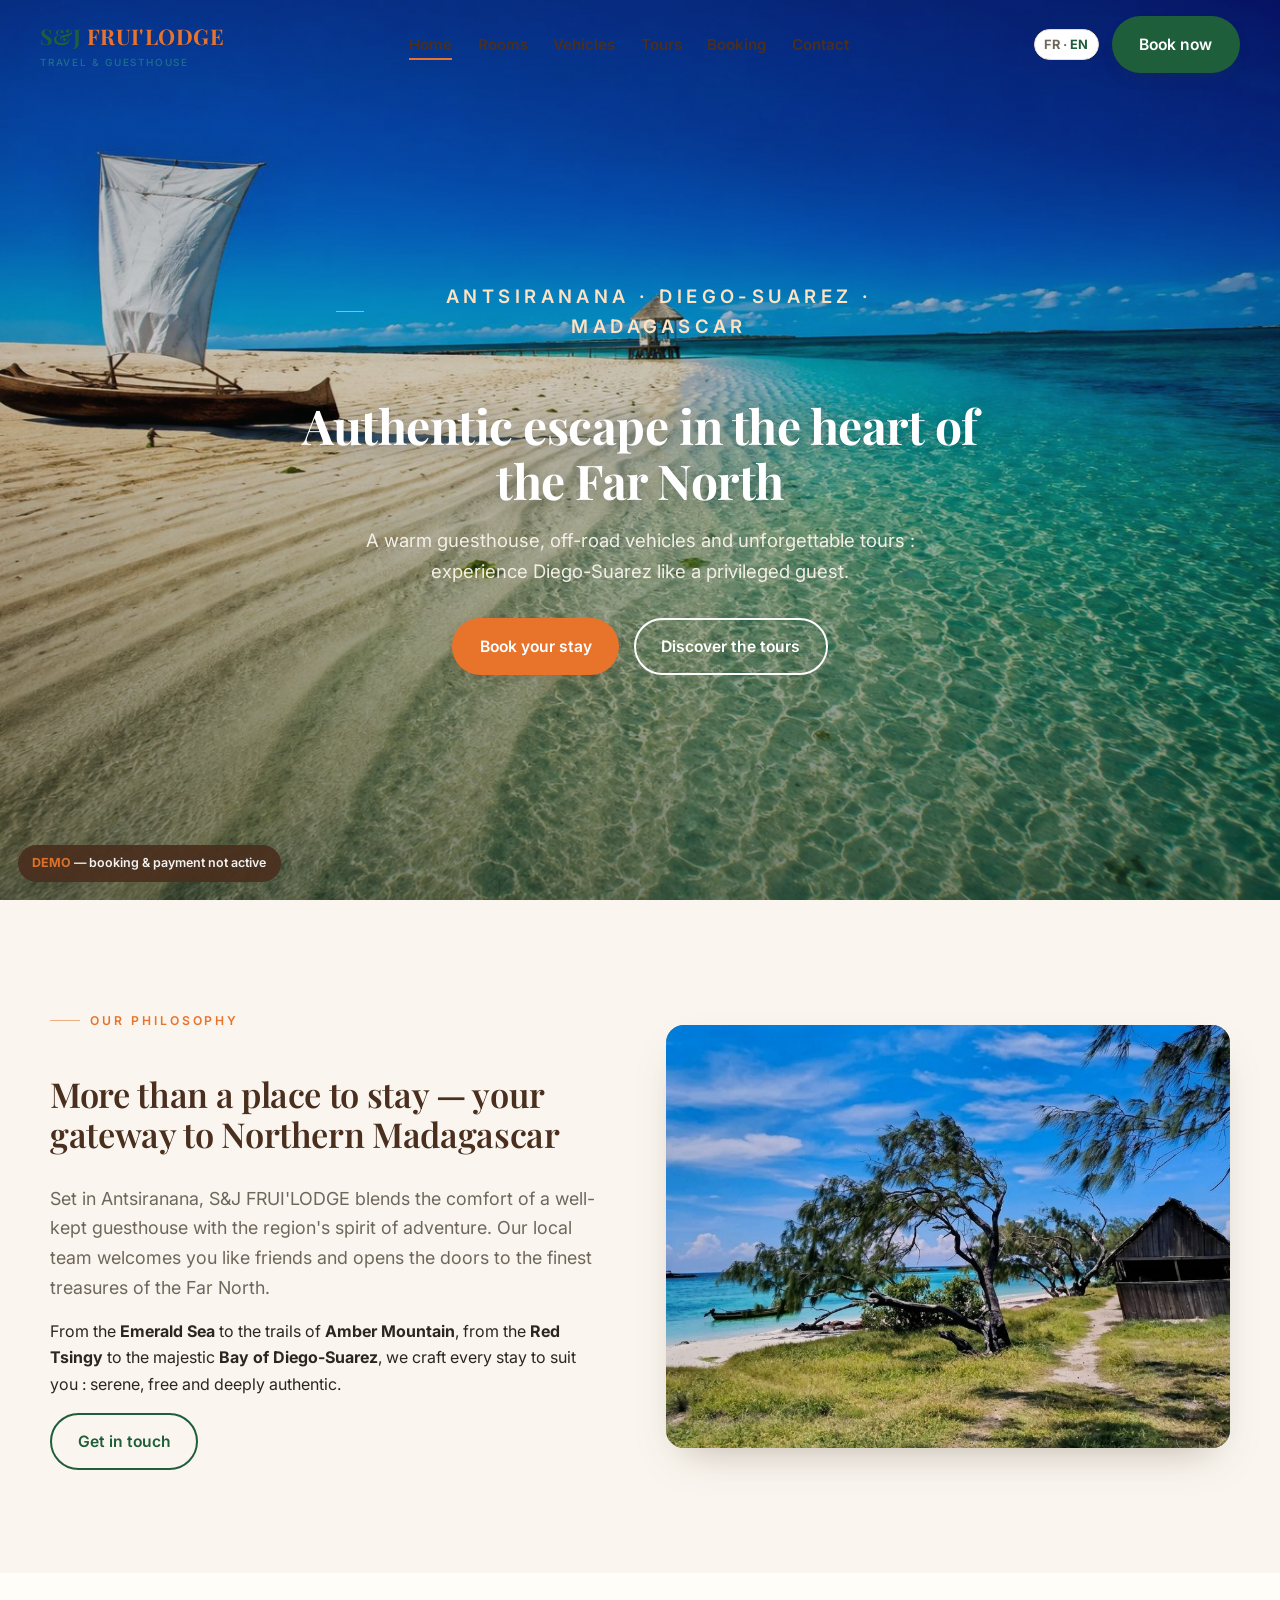
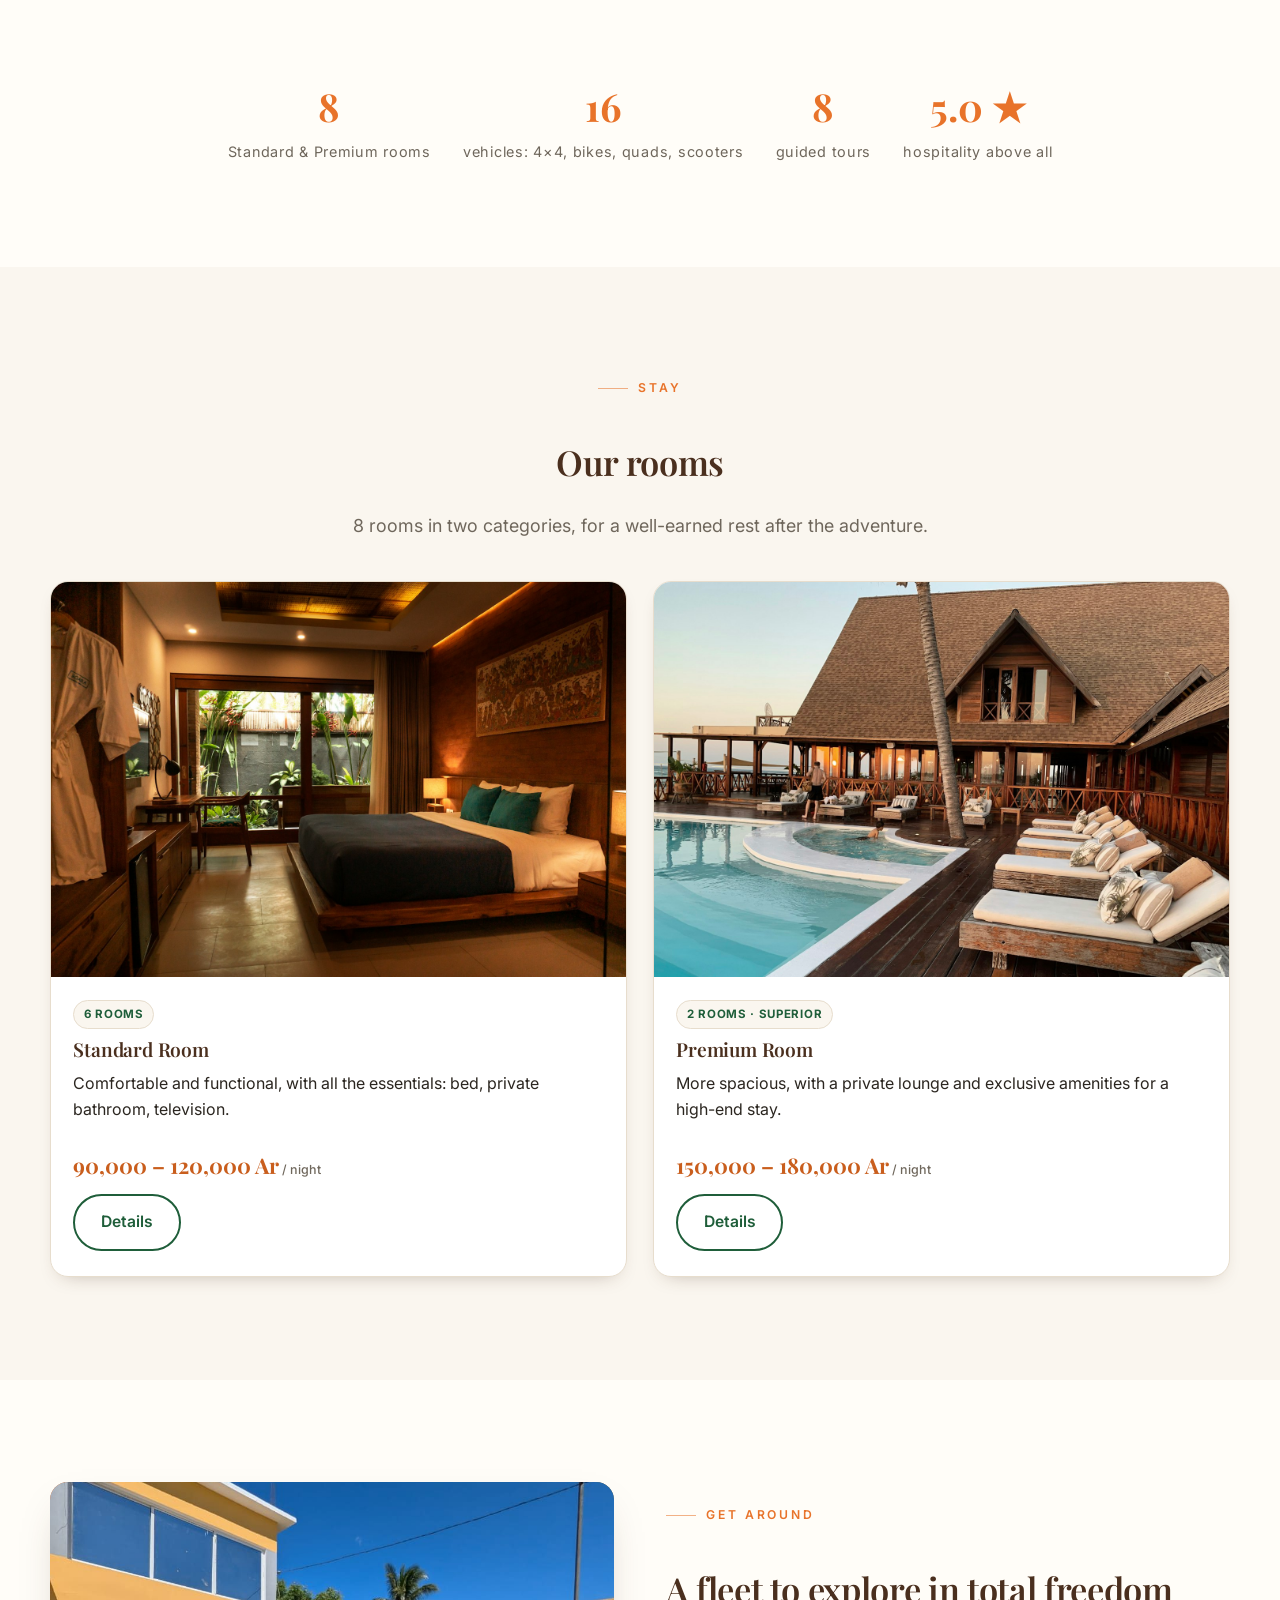
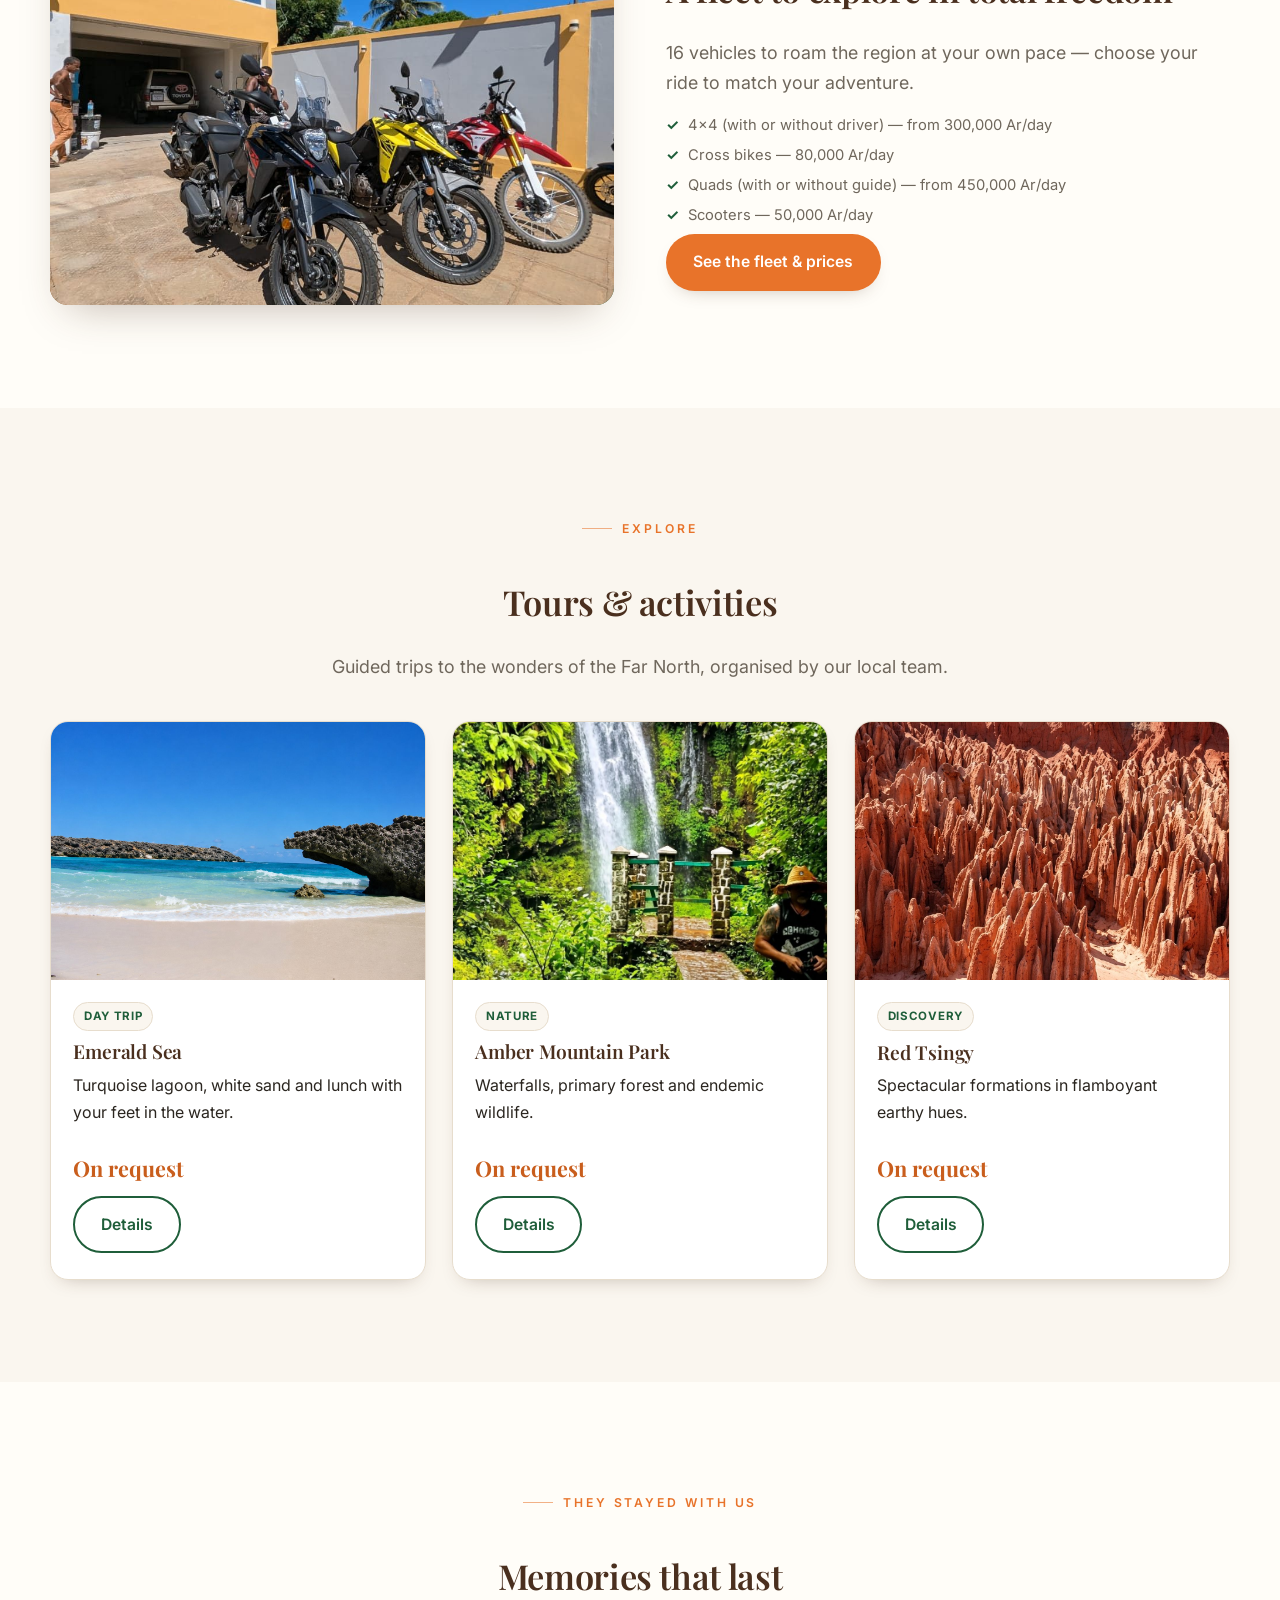
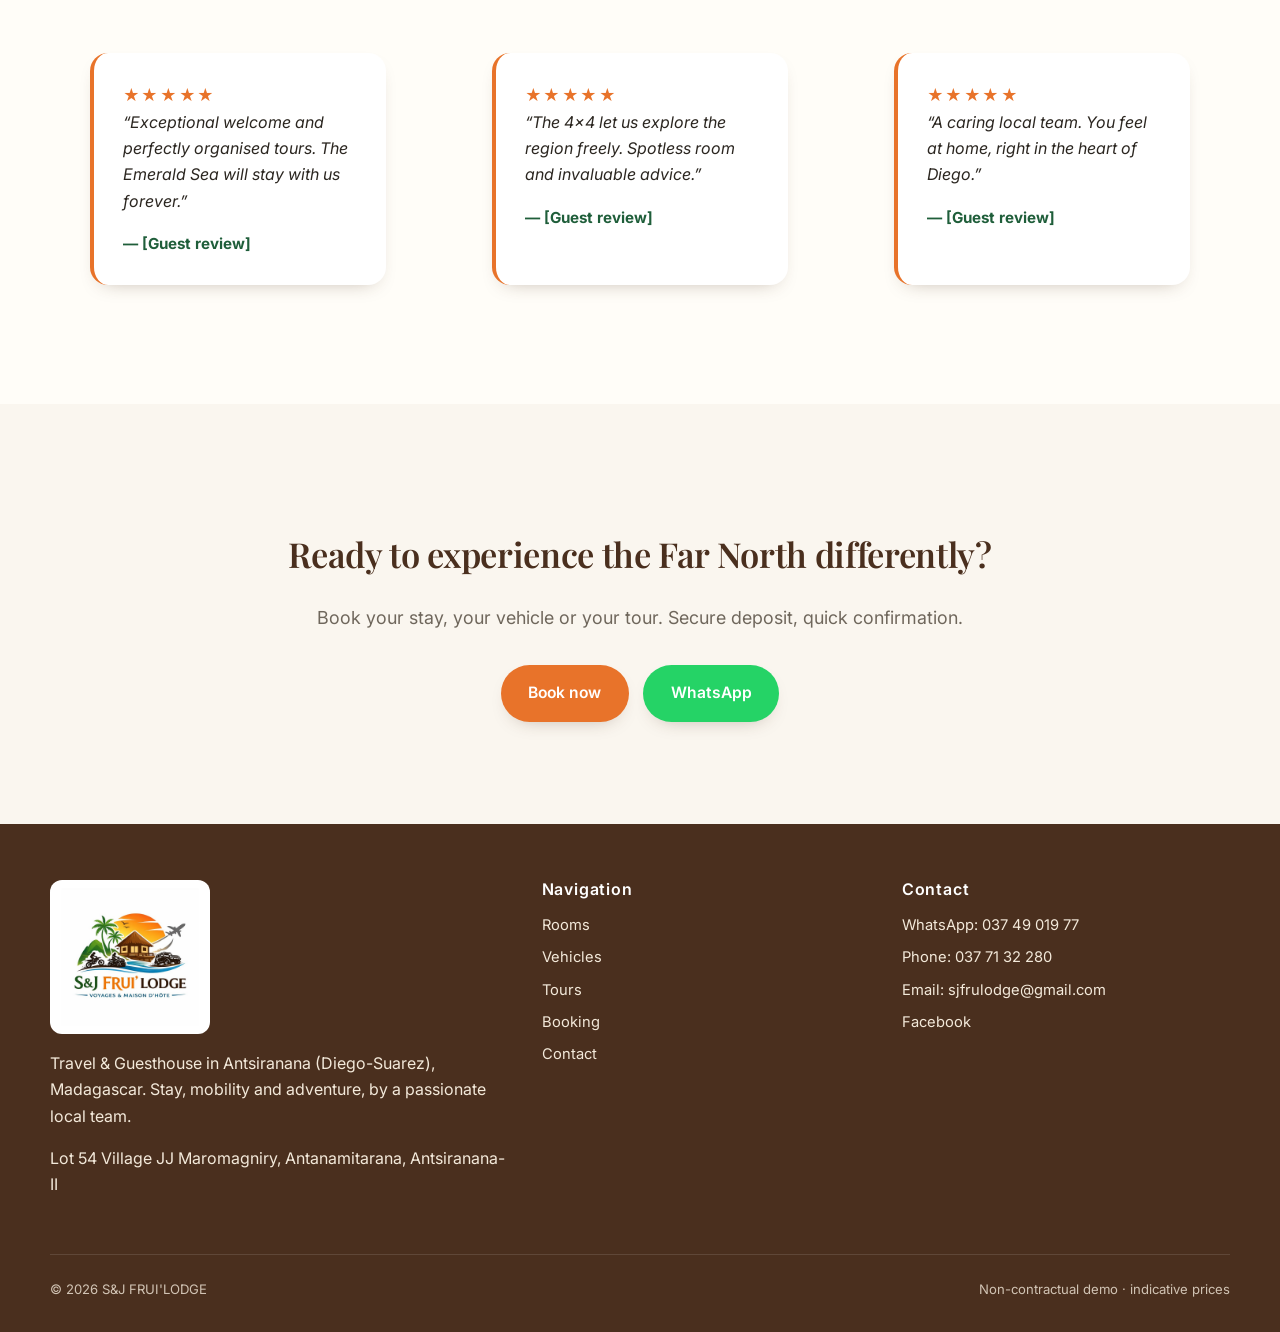
==== en/index.html @ c5c8be0a "feat: version anglaise (dossier en/), lien Facebook reel, selecteur FR/EN" ====
<!DOCTYPE html>
<html lang="en">
<head>
  <meta charset="UTF-8" />
  <meta name="viewport" content="width=device-width, initial-scale=1.0" />
  <title>S&J FRUI'LODGE — Lodge, rentals & tours in Antsiranana (Diego-Suarez)</title>
  <meta name="description" content="Charming guesthouse, vehicle rentals and guided tours in Antsiranana (Diego-Suarez), Madagascar. Emerald Sea, Amber Mountain, Red Tsingy." />
  <link rel="icon" href="../assets/img/logo.jpg" />
  <link rel="preconnect" href="https://fonts.googleapis.com"><link rel="preconnect" href="https://fonts.gstatic.com" crossorigin>
  <link href="https://fonts.googleapis.com/css2?family=Inter:wght@400;500;600;700&family=Playfair+Display:wght@600;700&display=swap" rel="stylesheet">
  <link rel="stylesheet" href="../assets/css/styles.css" />
</head>
<body>
  <header class="nav">
    <a class="nav__brand" href="index.html"><span><span class="mark"><span class="s">S&J</span> <span class="j">FRUI'LODGE</span></span><small>Travel & Guesthouse</small></span></a>
    <nav><ul class="nav__links">
      <li><a href="index.html" class="active">Home</a></li>
      <li><a href="rooms.html">Rooms</a></li>
      <li><a href="vehicles.html">Vehicles</a></li>
      <li><a href="tours.html">Tours</a></li>
      <li><a href="booking.html">Booking</a></li>
      <li><a href="contact.html">Contact</a></li>
    </ul></nav>
    <div class="nav__cta"><span class="lang"><a href="../index.html" style="color:inherit">FR</a> · <b>EN</b></span><a href="booking.html" class="btn btn--green">Book now</a><button class="nav__burger" aria-label="Menu"><span></span><span></span><span></span></button></div>
  </header>

  <section class="hero">
    <img class="hero__photo" src="../assets/img/hero.jpg" alt="Tropical beach at sunset" />
    <div class="hero__overlay"></div>
    <div class="hero__inner">
      <p class="eyebrow" style="color:#ffe2c2">Antsiranana · Diego-Suarez · Madagascar</p>
      <h1>Authentic escape in the heart of the Far North</h1>
      <p>A warm guesthouse, off-road vehicles and unforgettable tours&nbsp;: experience Diego-Suarez like a privileged guest.</p>
      <div class="hero__actions">
        <a href="booking.html" class="btn">Book your stay</a>
        <a href="tours.html" class="btn btn--ghost" style="--fg:#fff;border-color:#fff">Discover the tours</a>
      </div>
    </div>
  </section>

  <section class="section">
    <div class="container split">
      <div class="reveal">
        <p class="eyebrow">Our philosophy</p>
        <h2>More than a place to stay — your gateway to Northern Madagascar</h2>
        <p class="lead">Set in Antsiranana, S&J FRUI'LODGE blends the comfort of a well-kept guesthouse with the region's spirit of adventure. Our local team welcomes you like friends and opens the doors to the finest treasures of the Far North.</p>
        <p>From the <strong>Emerald Sea</strong> to the trails of <strong>Amber Mountain</strong>, from the <strong>Red Tsingy</strong> to the majestic <strong>Bay of Diego-Suarez</strong>, we craft every stay to suit you&nbsp;: serene, free and deeply authentic.</p>
        <a href="contact.html" class="btn btn--ghost">Get in touch</a>
      </div>
      <div class="reveal delay-1 media-box"><img src="../assets/img/lodge.jpg" alt="Lodge by the sea" /></div>
    </div>
  </section>

  <section class="section section--tint">
    <div class="container stats reveal">
      <div class="stat"><b>8</b><span>Standard & Premium rooms</span></div>
      <div class="stat"><b>16</b><span>vehicles: 4×4, bikes, quads, scooters</span></div>
      <div class="stat"><b>8</b><span>guided tours</span></div>
      <div class="stat"><b>5.0 ★</b><span>hospitality above all</span></div>
    </div>
  </section>

  <section class="section">
    <div class="container">
      <div class="center reveal">
        <p class="eyebrow">Stay</p>
        <h2>Our rooms</h2>
        <p class="lead">8 rooms in two categories, for a well-earned rest after the adventure.</p>
      </div>
      <div class="grid grid--2" style="margin-top:2.5rem">
        <article class="card reveal">
          <div class="card__media"><img src="../assets/img/room-1.jpg" alt="Standard Room" /></div>
          <div class="card__body">
            <span class="tag">6 rooms</span>
            <h3>Standard Room</h3>
            <p>Comfortable and functional, with all the essentials: bed, private bathroom, television.</p>
            <span class="price">90,000 – 120,000 Ar<small> / night</small></span>
            <div class="card__foot"><a href="rooms.html" class="btn btn--ghost">Details</a></div>
          </div>
        </article>
        <article class="card reveal delay-1">
          <div class="card__media"><img src="../assets/img/room-2.jpg" alt="Premium Room" /></div>
          <div class="card__body">
            <span class="tag">2 rooms · superior</span>
            <h3>Premium Room</h3>
            <p>More spacious, with a private lounge and exclusive amenities for a high-end stay.</p>
            <span class="price">150,000 – 180,000 Ar<small> / night</small></span>
            <div class="card__foot"><a href="rooms.html" class="btn btn--ghost">Details</a></div>
          </div>
        </article>
      </div>
    </div>
  </section>

  <section class="section section--tint">
    <div class="container split">
      <div class="reveal media-box"><img src="../assets/img/fleet.jpg" alt="Off-road vehicle fleet" /></div>
      <div class="reveal delay-1">
        <p class="eyebrow">Get around</p>
        <h2>A fleet to explore in total freedom</h2>
        <p class="lead">16 vehicles to roam the region at your own pace — choose your ride to match your adventure.</p>
        <ul class="feature-list">
          <li>4×4 (with or without driver) — from 300,000 Ar/day</li>
          <li>Cross bikes — 80,000 Ar/day</li>
          <li>Quads (with or without guide) — from 450,000 Ar/day</li>
          <li>Scooters — 50,000 Ar/day</li>
        </ul>
        <a href="vehicles.html" class="btn">See the fleet & prices</a>
      </div>
    </div>
  </section>

  <section class="section">
    <div class="container">
      <div class="center reveal">
        <p class="eyebrow">Explore</p>
        <h2>Tours & activities</h2>
        <p class="lead">Guided trips to the wonders of the Far North, organised by our local team.</p>
      </div>
      <div class="grid grid--3" style="margin-top:2.5rem">
        <article class="card reveal">
          <div class="card__media"><img src="../assets/img/emeraude.jpg" alt="Emerald Sea" /></div>
          <div class="card__body"><span class="tag">Day trip</span><h3>Emerald Sea</h3><p>Turquoise lagoon, white sand and lunch with your feet in the water.</p><span class="price">On request</span><div class="card__foot"><a href="tours.html" class="btn btn--ghost">Details</a></div></div>
        </article>
        <article class="card reveal delay-1">
          <div class="card__media"><img src="../assets/img/ambre.jpg" alt="Amber Mountain" /></div>
          <div class="card__body"><span class="tag">Nature</span><h3>Amber Mountain Park</h3><p>Waterfalls, primary forest and endemic wildlife.</p><span class="price">On request</span><div class="card__foot"><a href="tours.html" class="btn btn--ghost">Details</a></div></div>
        </article>
        <article class="card reveal delay-2">
          <div class="card__media"><img src="../assets/img/tsingy.jpg" alt="Red Tsingy" /></div>
          <div class="card__body"><span class="tag">Discovery</span><h3>Red Tsingy</h3><p>Spectacular formations in flamboyant earthy hues.</p><span class="price">On request</span><div class="card__foot"><a href="tours.html" class="btn btn--ghost">Details</a></div></div>
        </article>
      </div>
    </div>
  </section>

  <section class="section section--tint">
    <div class="container">
      <div class="center reveal"><p class="eyebrow">They stayed with us</p><h2>Memories that last</h2></div>
      <div class="grid grid--3" style="margin-top:2.5rem">
        <blockquote class="quote reveal"><div class="stars">★★★★★</div><p>“Exceptional welcome and perfectly organised tours. The Emerald Sea will stay with us forever.”</p><span class="who">— [Guest review]</span></blockquote>
        <blockquote class="quote reveal delay-1"><div class="stars">★★★★★</div><p>“The 4×4 let us explore the region freely. Spotless room and invaluable advice.”</p><span class="who">— [Guest review]</span></blockquote>
        <blockquote class="quote reveal delay-2"><div class="stars">★★★★★</div><p>“A caring local team. You feel at home, right in the heart of Diego.”</p><span class="who">— [Guest review]</span></blockquote>
      </div>
    </div>
  </section>

  <section class="section center">
    <div class="container reveal">
      <h2>Ready to experience the Far North differently?</h2>
      <p class="lead">Book your stay, your vehicle or your tour. Secure deposit, quick confirmation.</p>
      <div class="hero__actions"><a href="booking.html" class="btn">Book now</a><a href="https://wa.me/261374901977" class="btn btn--wa">WhatsApp</a></div>
    </div>
  </section>

  <footer class="footer">
    <div class="container footer__grid">
      <div>
        <img class="footer__logo" src="../assets/img/logo.jpg" alt="S&J FRUI'LODGE logo" />
        <p>Travel & Guesthouse in Antsiranana (Diego-Suarez), Madagascar. Stay, mobility and adventure, by a passionate local team.</p>
        <p>Lot 54 Village JJ Maromagniry, Antanamitarana, Antsiranana-II</p>
      </div>
      <div><h4>Navigation</h4><ul><li><a href="rooms.html">Rooms</a></li><li><a href="vehicles.html">Vehicles</a></li><li><a href="tours.html">Tours</a></li><li><a href="booking.html">Booking</a></li><li><a href="contact.html">Contact</a></li></ul></div>
      <div><h4>Contact</h4><ul>
        <li>WhatsApp: 037 49 019 77</li>
        <li>Phone: 037 71 32 280</li>
        <li>Email: <a href="mailto:sjfrulodge@gmail.com">sjfrulodge@gmail.com</a></li>
        <li><a href="https://www.facebook.com/profile.php?id=61589486435098" target="_blank" rel="noopener">Facebook</a></li>
      </ul></div>
    </div>
    <div class="container footer__bottom"><span>© <span data-year>2026</span> S&J FRUI'LODGE</span><span>Non-contractual demo · indicative prices</span></div>
  </footer>
  <div class="demo-ribbon"><b>DEMO</b> — booking & payment not active</div>
  <script src="../assets/js/main.js"></script>
</body>
</html>
---- assets/css/styles.css ----
/* =========================================================
   S&J FRUI'LODGE — Feuille de style de la démo
   Palette tirée du logo : vert sapin, orange/terracotta,
   marron, crème, accent bleu lagon.
   ========================================================= */

:root {
  --green: #1f5e3a;
  --green-dark: #163f28;
  --orange: #e8732a;
  --orange-dark: #c95e1d;
  --brown: #4a2f1e;
  --blue: #1f6f8b;
  --cream: #faf6ef;
  --cream-2: #fffdf8;
  --ink: #2b2620;
  --muted: #6f675c;
  --line: #e7ddcd;
  --shadow: 0 18px 40px -18px rgba(74, 47, 30, 0.35);
  --shadow-sm: 0 8px 20px -12px rgba(74, 47, 30, 0.4);
  --radius: 18px;
  --serif: "Playfair Display", Georgia, serif;
  --sans: "Inter", "Segoe UI", system-ui, sans-serif;
  --maxw: 1180px;
}

* { box-sizing: border-box; }

html { scroll-behavior: smooth; }

body {
  margin: 0;
  font-family: var(--sans);
  color: var(--ink);
  background: var(--cream);
  line-height: 1.65;
  -webkit-font-smoothing: antialiased;
}

h1, h2, h3, h4 { font-family: var(--serif); line-height: 1.16; color: var(--brown); font-weight: 600; letter-spacing: -0.01em; }
h1 { font-size: clamp(1.9rem, 3.8vw, 3rem); font-weight: 700; }
h2 { font-size: clamp(1.5rem, 3vw, 2.15rem); }
h3 { font-size: 1.2rem; }
p { margin: 0 0 1rem; }
a { color: var(--green); text-decoration: none; transition: color .25s ease; }
a:hover { color: var(--orange); }
img { max-width: 100%; display: block; }

.container { width: min(100% - 2.5rem, var(--maxw)); margin-inline: auto; }
.section { padding: clamp(3.5rem, 8vw, 6.5rem) 0; }
.section--tint { background: var(--cream-2); }
.center { text-align: center; }

.eyebrow {
  display: inline-flex; align-items: center; gap: .65rem;
  font-size: .76rem; letter-spacing: .24em; text-transform: uppercase;
  color: var(--orange); font-weight: 600; margin-bottom: 1rem;
}
.eyebrow::before { content:""; width: 30px; height: 1px; background: currentColor; opacity:.55; }
.lead { font-size: 1.12rem; color: var(--muted); max-width: 60ch; }
.center .lead { margin-inline: auto; }

/* ---------- Boutons ---------- */
.btn {
  --bg: var(--orange); --fg: #fff;
  display: inline-flex; align-items: center; gap: .5rem;
  background: var(--bg); color: var(--fg);
  padding: .85rem 1.6rem; border-radius: 999px;
  font-weight: 600; font-size: .98rem; border: 2px solid transparent;
  cursor: pointer; transition: transform .25s ease, box-shadow .25s ease, background .25s ease;
  box-shadow: var(--shadow-sm); position: relative; overflow: hidden;
}
.btn:hover { transform: translateY(-2px); color: #fff; box-shadow: var(--shadow); background: var(--orange-dark); }
.btn--ghost { --bg: transparent; --fg: var(--green); border-color: var(--green); box-shadow: none; }
.btn--ghost:hover { background: var(--green); --fg:#fff; color:#fff; }
.btn--green { --bg: var(--green); }
.btn--green:hover { background: var(--green-dark); }
.btn--wa { --bg:#25D366; }
.btn--wa:hover { background:#1da851; }

/* ---------- En-tête / Navigation ---------- */
.nav {
  position: fixed; inset: 0 0 auto 0; z-index: 50;
  display: flex; align-items: center; justify-content: space-between;
  padding: 1rem clamp(1rem, 4vw, 2.5rem);
  transition: background .3s ease, box-shadow .3s ease, padding .3s ease;
}
.nav.scrolled { background: rgba(255,253,248,.92); backdrop-filter: blur(10px); box-shadow: var(--shadow-sm); padding-block: .6rem; }
.nav__brand { display:flex; align-items:center; gap:.6rem; font-family: var(--serif); font-weight: 700; color: var(--brown); }
.nav__brand .s { color: var(--green); } .nav__brand .j { color: var(--orange); }
.nav__brand span.mark { font-size: 1.35rem; letter-spacing: .02em; }
.nav__brand small { display:block; font-family: var(--sans); font-weight:500; font-size:.62rem; letter-spacing:.18em; text-transform:uppercase; color: var(--blue); }
.nav__links { display: flex; align-items: center; gap: 1.6rem; list-style: none; margin:0; padding:0; }
.nav__links a { color: var(--brown); font-weight: 600; font-size: .95rem; position: relative; }
.nav__links a::after { content:""; position:absolute; left:0; bottom:-6px; height:2px; width:0; background: var(--orange); transition: width .3s ease; }
.nav__links a:hover::after, .nav__links a.active::after { width:100%; }
.nav__cta { display:flex; align-items:center; gap:.8rem; }
.lang { font-size:.8rem; font-weight:700; color:var(--muted); border:1px solid var(--line); border-radius:999px; padding:.25rem .6rem; background:#fff; }
.lang b { color: var(--green); }
.nav__burger { display:none; background:none; border:0; cursor:pointer; flex-direction:column; gap:5px; padding:.4rem; }
.nav__burger span { width:26px; height:2px; background: var(--brown); transition:.3s; }

/* ---------- Bandeau démo ---------- */
.demo-ribbon {
  position: fixed; bottom: 18px; left: 18px; z-index: 60;
  background: var(--brown); color:#fff; font-size:.78rem; font-weight:600;
  padding:.5rem .9rem; border-radius:999px; box-shadow: var(--shadow);
  opacity:.92;
}
.demo-ribbon b { color: var(--orange); }

/* ---------- Héro ---------- */
.hero {
  position: relative; min-height: 100vh; min-height: 100svh;
  display: flex; flex-direction: column; align-items: center; justify-content: center;
  text-align: center; color:#fff; overflow: hidden; padding: 8rem 1.25rem 4.5rem;
}
.hero__photo { position:absolute; inset:0; width:100%; height:100%; object-fit:cover; object-position:center; z-index:-2;
  animation: kenburns 34s ease-out forwards; }
@keyframes kenburns { from { transform: scale(1); } to { transform: scale(1.07); } }
.hero__overlay { position:absolute; inset:0; z-index:-1;
  background: linear-gradient(180deg, rgba(18,26,24,.34) 0%, rgba(18,26,24,.20) 42%, rgba(20,38,30,.58) 100%); }
.hero__inner { max-width: 46rem; }
.hero .eyebrow { color:#ffe6cb; }
.hero h1 { color:#fff; text-shadow: 0 2px 22px rgba(0,0,0,.30); margin-bottom: 1rem; }
.hero p { color:#f3efe7; font-size: clamp(1rem, 1.5vw, 1.16rem); max-width: 38rem; margin-inline:auto; }
.hero__actions { display:flex; gap:.9rem; justify-content:center; flex-wrap:wrap; margin-top: 2rem; }

/* ---------- Grilles & cartes ---------- */
.grid { display:grid; gap: 1.6rem; }
.grid--3 { grid-template-columns: repeat(3, 1fr); }
.grid--2 { grid-template-columns: repeat(2, 1fr); }

.card {
  background:#fff; border:1px solid var(--line); border-radius: var(--radius);
  overflow:hidden; box-shadow: var(--shadow-sm);
  transition: transform .45s cubic-bezier(.2,.7,.2,1), box-shadow .45s ease;
  display:flex; flex-direction:column;
}
.card:hover { transform: translateY(-6px); box-shadow: var(--shadow); }
.card__media { aspect-ratio: 16/11; position:relative; overflow:hidden; background: var(--cream); }
.card__media img { width:100%; height:100%; object-fit:cover; transition: transform .9s cubic-bezier(.2,.7,.2,1); }
.card:hover .card__media img { transform: scale(1.045); }
/* Fiches produit sur fond blanc (véhicule entier visible) */
.card__media--contain { background:#fff; }
.card__media--contain img { object-fit: contain; padding: .6rem; }
.card:hover .card__media--contain img { transform: scale(1.03); }
.card__media .ph { position:absolute; inset:0; display:grid; place-items:center; color:#fff; font-weight:600; opacity:.85; text-align:center; padding:1rem; }
.card__body { padding: 1.4rem 1.4rem 1.6rem; display:flex; flex-direction:column; gap:.6rem; flex:1; }
.card__body h3 { margin:0; }
.tag { align-self:flex-start; background: var(--cream); color: var(--green); border:1px solid var(--line);
  font-size:.72rem; font-weight:700; letter-spacing:.06em; text-transform:uppercase; padding:.25rem .6rem; border-radius:999px; }
.price { font-family: var(--serif); font-size:1.35rem; color: var(--orange-dark); font-weight:700; }
.price small { font-family: var(--sans); font-size:.78rem; color: var(--muted); font-weight:500; }
.feature-list { list-style:none; padding:0; margin:.4rem 0; display:flex; flex-direction:column; gap:.35rem; }
.feature-list li { font-size:.92rem; color: var(--muted); padding-left:1.4rem; position:relative; }
.feature-list li::before { content:"✓"; position:absolute; left:0; color: var(--green); font-weight:700; }
.card__foot { margin-top:auto; display:flex; align-items:center; justify-content:space-between; gap:.6rem; }

/* ---------- Bandes décoratives ---------- */
.split { display:grid; grid-template-columns: 1fr 1fr; gap: clamp(1.5rem,4vw,3.5rem); align-items:center; }
.media-box { border-radius: var(--radius); overflow:hidden; box-shadow: var(--shadow); aspect-ratio: 4/3;
  background: linear-gradient(135deg, var(--orange), var(--green)); display:grid; place-items:center; color:#fff; text-align:center; padding:1rem; font-weight:600; position:relative; }
.media-box img { position:absolute; inset:0; width:100%; height:100%; object-fit:cover; }

.stats { display:flex; flex-wrap:wrap; gap:2rem; justify-content:center; }
.stat { text-align:center; }
.stat b { display:block; font-family:var(--serif); font-size:2.4rem; color: var(--orange); }
.stat span { font-size:.9rem; color: var(--muted); letter-spacing:.05em; }

/* ---------- Témoignages ---------- */
.quote { background:#fff; border-radius: var(--radius); padding:1.8rem; box-shadow: var(--shadow-sm); border-left:4px solid var(--orange); }
.quote p { font-style:italic; color: var(--ink); }
.quote .who { font-weight:700; color: var(--green); font-style:normal; font-size:.95rem; }
.stars { color: var(--orange); letter-spacing:.1em; }

/* ---------- Formulaire ---------- */
.form { background:#fff; border:1px solid var(--line); border-radius: var(--radius); padding: clamp(1.4rem,3vw,2.4rem); box-shadow: var(--shadow-sm); }
.form .row { display:grid; grid-template-columns:1fr 1fr; gap:1rem; }
.field { display:flex; flex-direction:column; gap:.35rem; margin-bottom:1rem; }
.field label { font-size:.85rem; font-weight:600; color: var(--brown); }
.field input, .field select, .field textarea {
  font-family:var(--sans); font-size:.98rem; padding:.75rem .9rem; border:1px solid var(--line);
  border-radius:12px; background: var(--cream-2); color: var(--ink); transition: border .25s, box-shadow .25s;
}
.field input:focus, .field select:focus, .field textarea:focus { outline:none; border-color: var(--orange); box-shadow:0 0 0 3px rgba(232,115,42,.15); }
.pay-methods { display:flex; flex-wrap:wrap; gap:.8rem; margin:.4rem 0 1rem; }
.pay-methods .chip { display:flex; align-items:center; gap:.5rem; border:1px solid var(--line); border-radius:12px; padding:.6rem .9rem; background:var(--cream-2); font-size:.88rem; font-weight:600; color:var(--brown); }
.note { font-size:.85rem; color: var(--muted); background: var(--cream); border:1px dashed var(--line); border-radius:12px; padding:.8rem 1rem; }
.form__success { display:none; background:#eef7ef; border:1px solid #bfe0c5; color: var(--green-dark); border-radius:12px; padding:1rem; font-weight:600; margin-top:1rem; }

/* ---------- Pied de page ---------- */
.footer { background: var(--brown); color: #f3e9da; padding: 3.5rem 0 2rem; }
.footer__logo { display:block; width:160px; background:#fff; padding:.5rem .7rem; border-radius:12px; margin-bottom:1rem; }
.footer a { color:#f3e9da; } .footer a:hover { color: var(--orange); }
.footer__grid { display:grid; grid-template-columns: 1.4fr 1fr 1fr; gap:2rem; }
.footer h4 { color:#fff; margin:0 0 .9rem; font-family:var(--sans); font-size:1rem; letter-spacing:.05em; }
.footer ul { list-style:none; padding:0; margin:0; display:flex; flex-direction:column; gap:.5rem; font-size:.92rem; }
.footer__bottom { border-top:1px solid rgba(255,255,255,.15); margin-top:2.5rem; padding-top:1.5rem; font-size:.82rem; opacity:.8; display:flex; justify-content:space-between; flex-wrap:wrap; gap:.6rem; }
.ph-inline { color: var(--orange); font-weight:600; }

/* ---------- En-tête de page interne ---------- */
.page-head { padding: 10rem 0 3.4rem; text-align:center; background: var(--cream); border-bottom:1px solid var(--line); }
.page-head h1 { color: var(--brown); }
.page-head p { color: var(--muted); max-width:54ch; margin:.7rem auto 0; font-size:1.05rem; }
.breadcrumb { font-size:.74rem; letter-spacing:.16em; text-transform:uppercase; color: var(--muted); margin-bottom:1rem; }
.breadcrumb a { color: var(--green); }

/* ---------- Animations au défilement ---------- */
.reveal { opacity:0; transform: translateY(20px);
  transition: opacity .7s ease, transform .7s cubic-bezier(.2,.7,.2,1); }
.reveal.is-visible { opacity:1; transform:none; }
.reveal.delay-1 { transition-delay:.1s; } .reveal.delay-2 { transition-delay:.2s; } .reveal.delay-3 { transition-delay:.3s; }

/* ---------- Responsive ---------- */
@media (max-width: 900px) {
  .grid--3 { grid-template-columns: repeat(2,1fr); }
  .footer__grid { grid-template-columns: 1fr 1fr; }
}
@media (max-width: 760px) {
  .nav__links { position:fixed; inset:0 0 0 auto; width:min(78vw,320px); background:var(--cream-2);
    flex-direction:column; align-items:flex-start; justify-content:center; gap:1.4rem; padding:2rem;
    transform:translateX(100%); transition:transform .35s ease; box-shadow:var(--shadow); }
  .nav__links.open { transform:none; }
  .nav__burger { display:flex; }
  .split, .grid--2, .grid--3 { grid-template-columns:1fr; }
  .form .row { grid-template-columns:1fr; }
  .footer__grid { grid-template-columns:1fr; }
}

@media (prefers-reduced-motion: reduce) {
  * { animation: none !important; scroll-behavior:auto; }
  .reveal { opacity:1; transform:none; transition:none; }
}
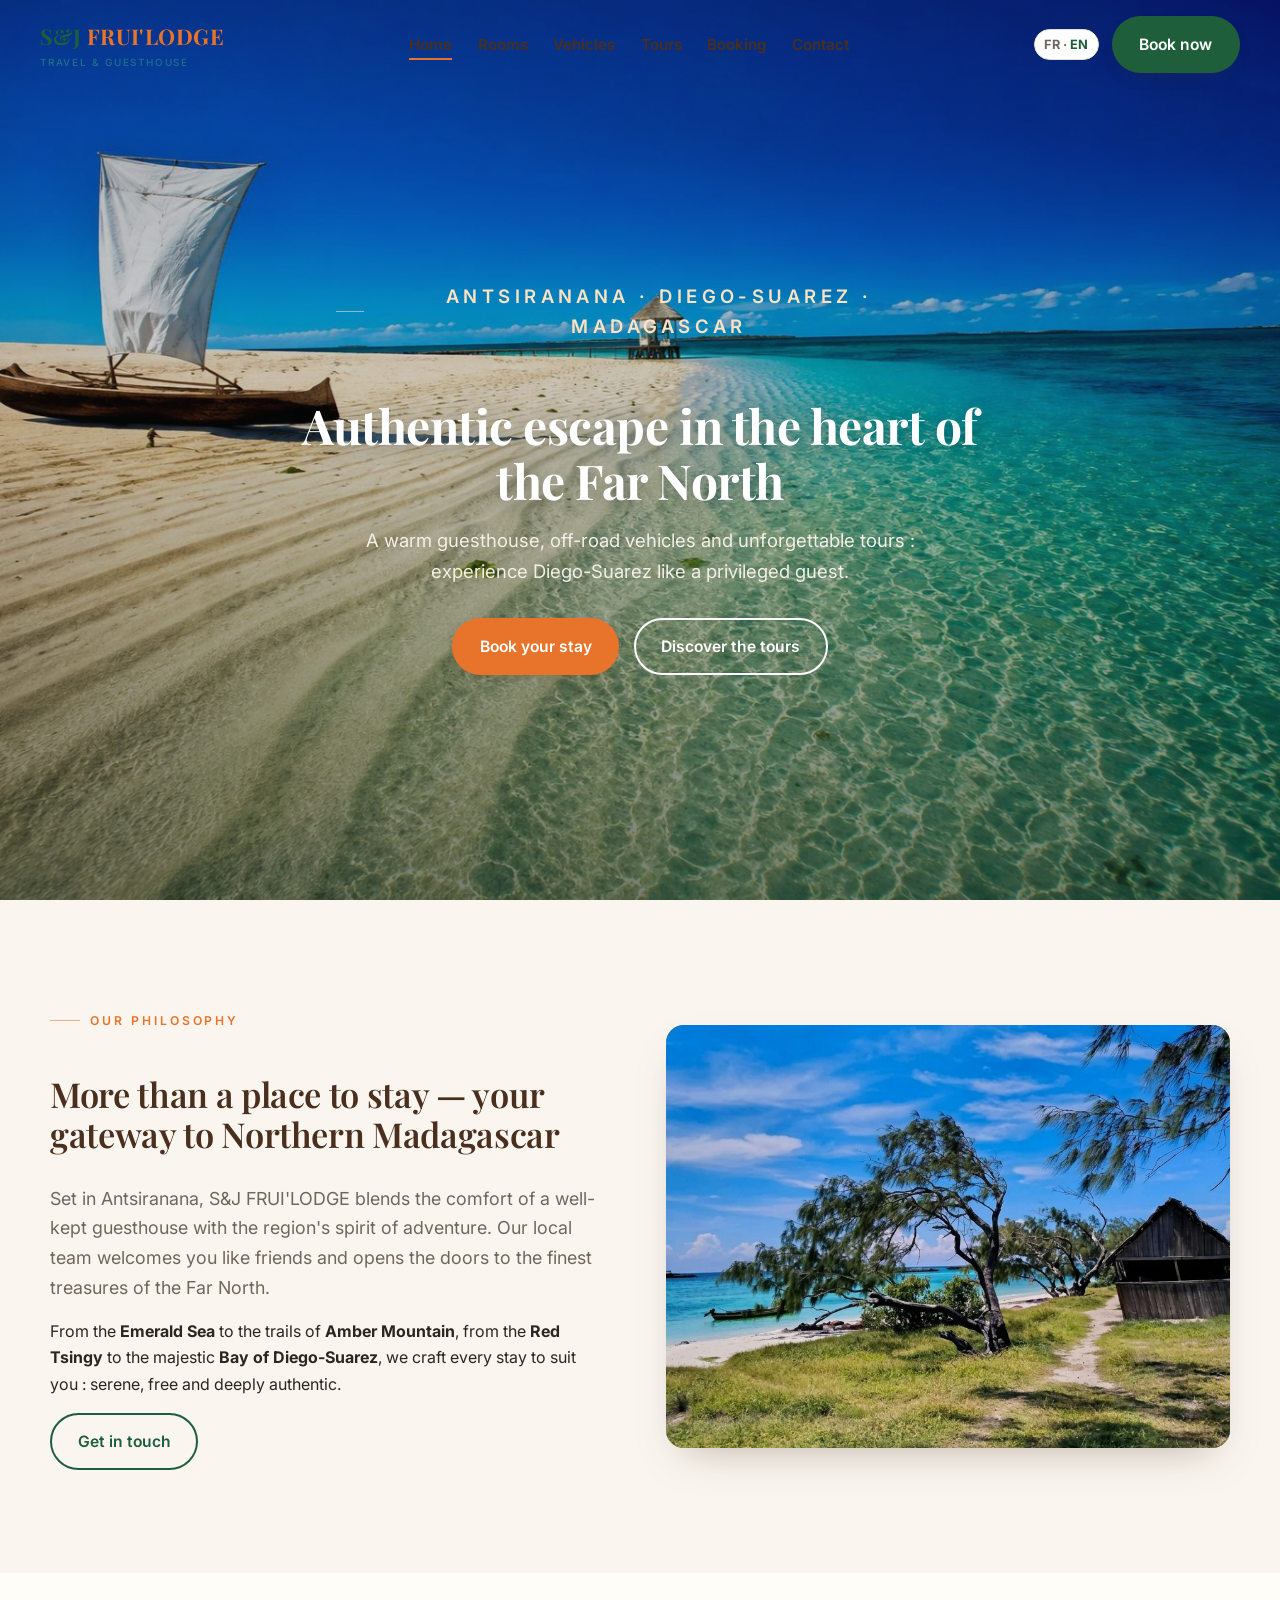
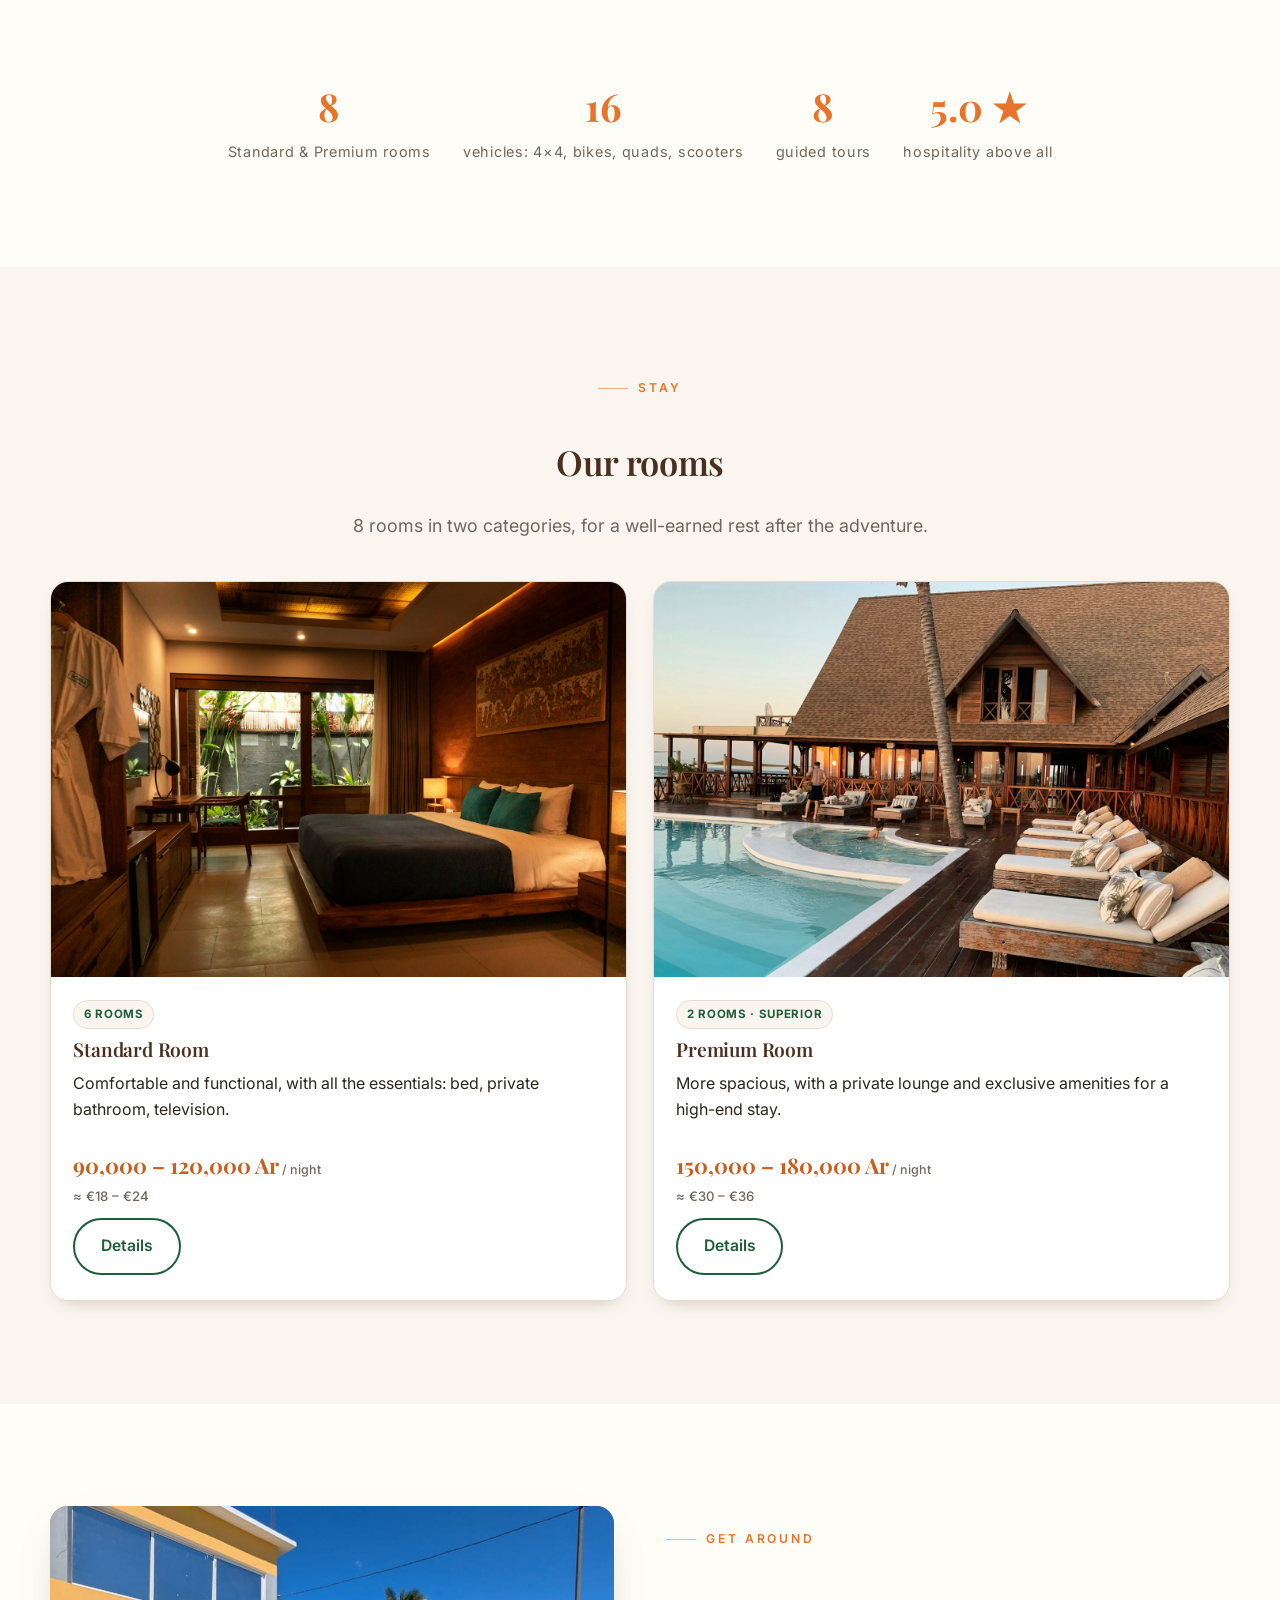
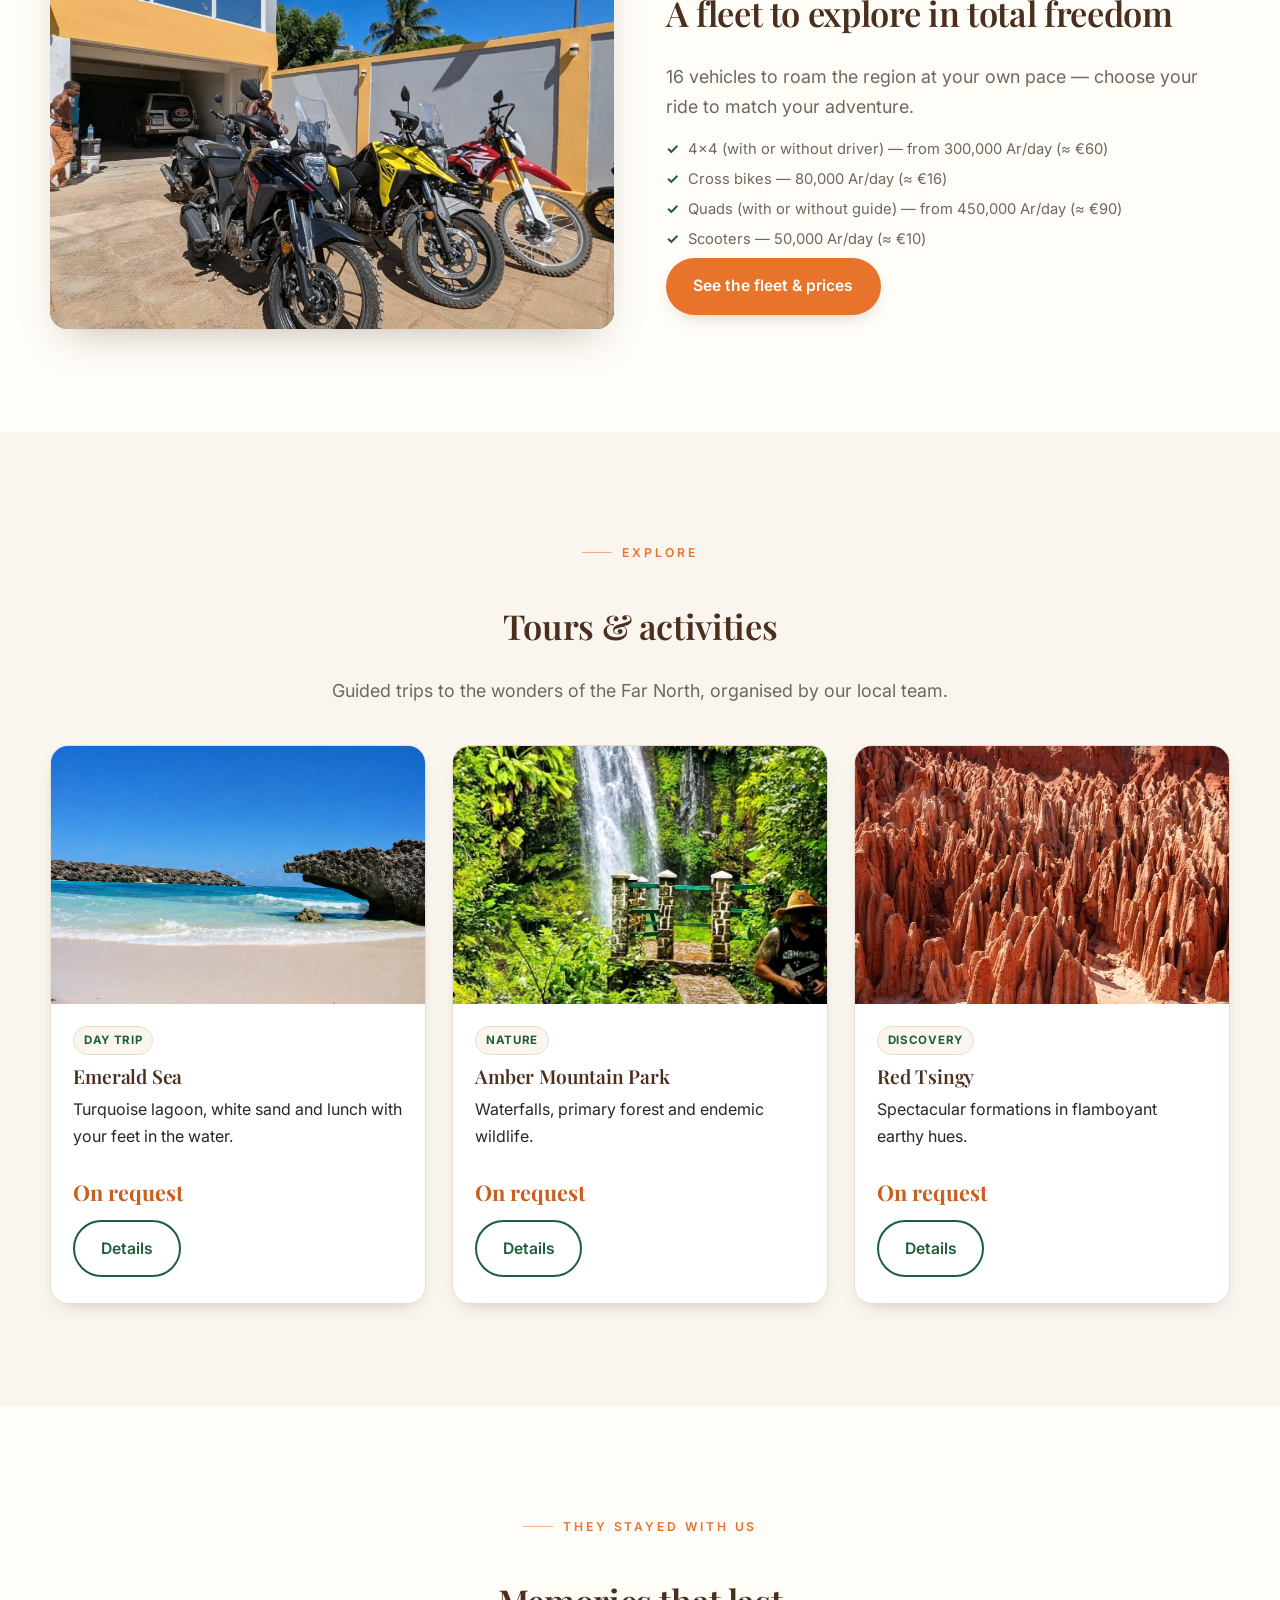
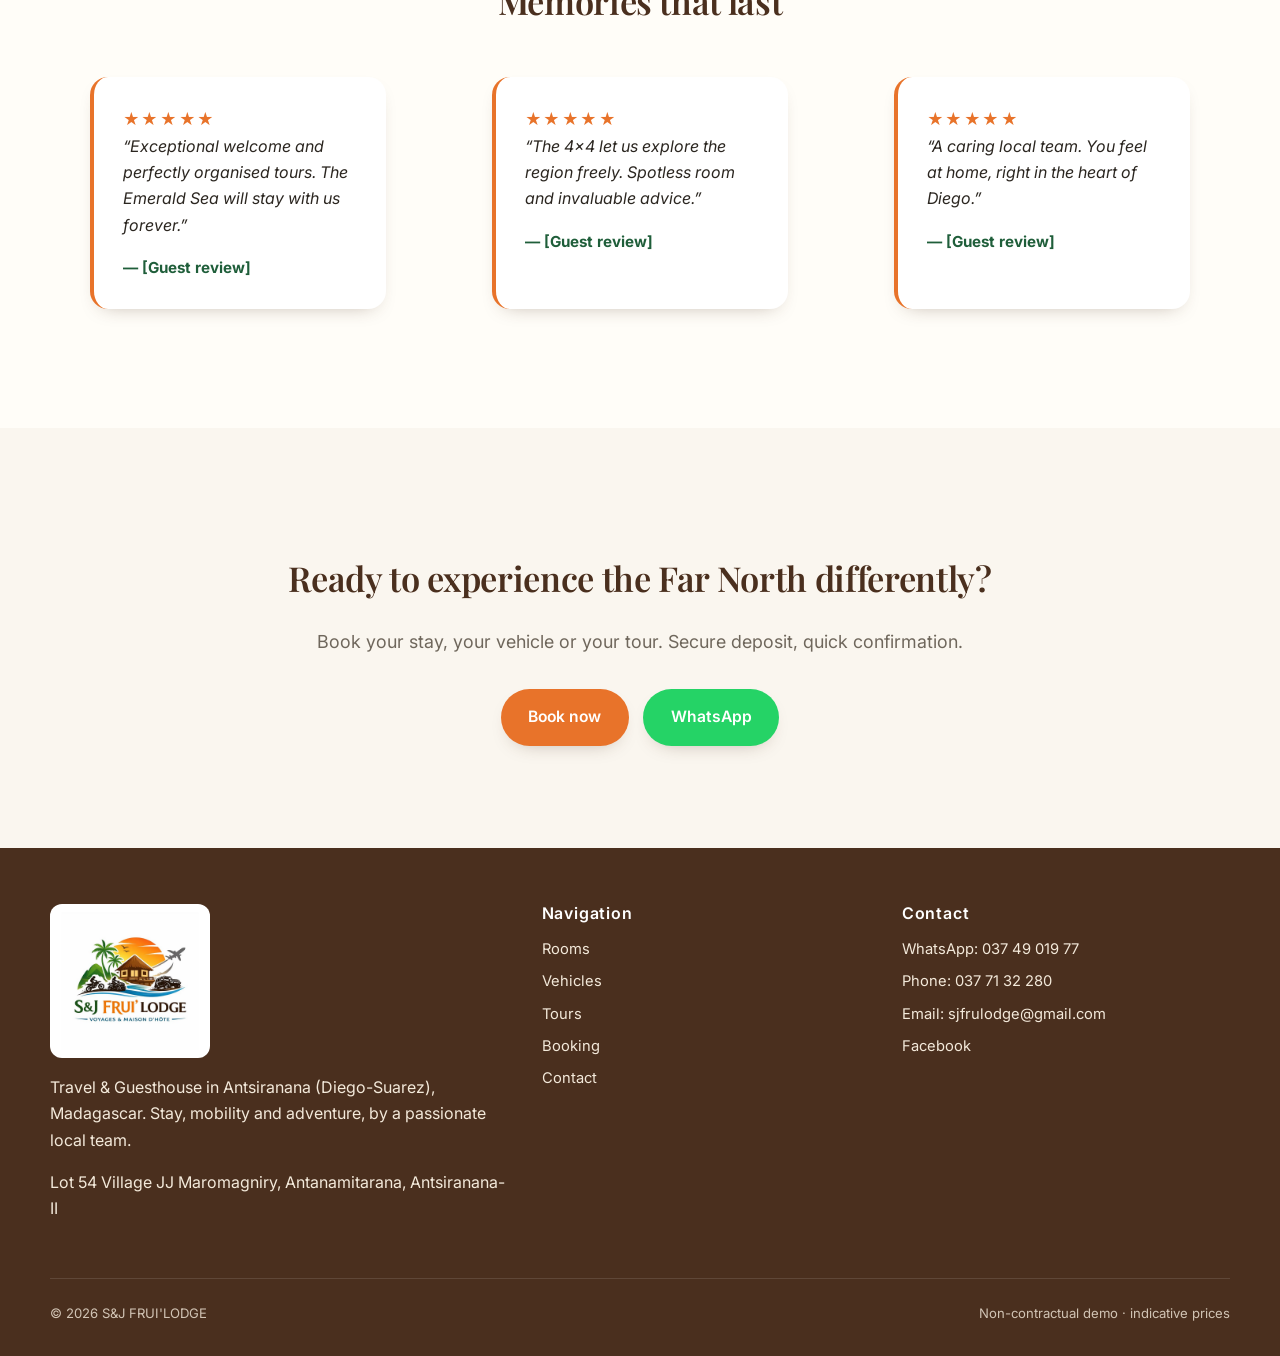
==== commit 28ea8db1: "feat: affichage des prix en Ariary + equivalent Euro (taux 1 EUR = 5000 Ar)" ====
--- a/en/index.html
+++ b/en/index.html
@@ -74,7 +74,7 @@
             <span class="tag">6 rooms</span>
             <h3>Standard Room</h3>
             <p>Comfortable and functional, with all the essentials: bed, private bathroom, television.</p>
-            <span class="price">90,000 – 120,000 Ar<small> / night</small></span>
+            <span class="price">90,000 – 120,000 Ar<small> / night</small><span class="eur">≈ €18 – €24</span></span>
             <div class="card__foot"><a href="rooms.html" class="btn btn--ghost">Details</a></div>
           </div>
         </article>
@@ -84,7 +84,7 @@
             <span class="tag">2 rooms · superior</span>
             <h3>Premium Room</h3>
             <p>More spacious, with a private lounge and exclusive amenities for a high-end stay.</p>
-            <span class="price">150,000 – 180,000 Ar<small> / night</small></span>
+            <span class="price">150,000 – 180,000 Ar<small> / night</small><span class="eur">≈ €30 – €36</span></span>
             <div class="card__foot"><a href="rooms.html" class="btn btn--ghost">Details</a></div>
           </div>
         </article>
@@ -100,10 +100,10 @@
         <h2>A fleet to explore in total freedom</h2>
         <p class="lead">16 vehicles to roam the region at your own pace — choose your ride to match your adventure.</p>
         <ul class="feature-list">
-          <li>4×4 (with or without driver) — from 300,000 Ar/day</li>
-          <li>Cross bikes — 80,000 Ar/day</li>
-          <li>Quads (with or without guide) — from 450,000 Ar/day</li>
-          <li>Scooters — 50,000 Ar/day</li>
+          <li>4×4 (with or without driver) — from 300,000 Ar/day (≈ €60)</li>
+          <li>Cross bikes — 80,000 Ar/day (≈ €16)</li>
+          <li>Quads (with or without guide) — from 450,000 Ar/day (≈ €90)</li>
+          <li>Scooters — 50,000 Ar/day (≈ €10)</li>
         </ul>
         <a href="vehicles.html" class="btn">See the fleet & prices</a>
       </div>
--- a/assets/css/styles.css
+++ b/assets/css/styles.css
@@ -102,6 +102,7 @@
 
 /* ---------- Bandeau démo ---------- */
 .demo-ribbon {
+  display: none; /* site fonctionnel : bandeau masqué */
   position: fixed; bottom: 18px; left: 18px; z-index: 60;
   background: var(--brown); color:#fff; font-size:.78rem; font-weight:600;
   padding:.5rem .9rem; border-radius:999px; box-shadow: var(--shadow);
@@ -152,6 +153,7 @@
   font-size:.72rem; font-weight:700; letter-spacing:.06em; text-transform:uppercase; padding:.25rem .6rem; border-radius:999px; }
 .price { font-family: var(--serif); font-size:1.35rem; color: var(--orange-dark); font-weight:700; }
 .price small { font-family: var(--sans); font-size:.78rem; color: var(--muted); font-weight:500; }
+.price .eur { display:block; font-family: var(--sans); font-size:.82rem; color: var(--muted); font-weight:500; margin-top:.15rem; }
 .feature-list { list-style:none; padding:0; margin:.4rem 0; display:flex; flex-direction:column; gap:.35rem; }
 .feature-list li { font-size:.92rem; color: var(--muted); padding-left:1.4rem; position:relative; }
 .feature-list li::before { content:"✓"; position:absolute; left:0; color: var(--green); font-weight:700; }
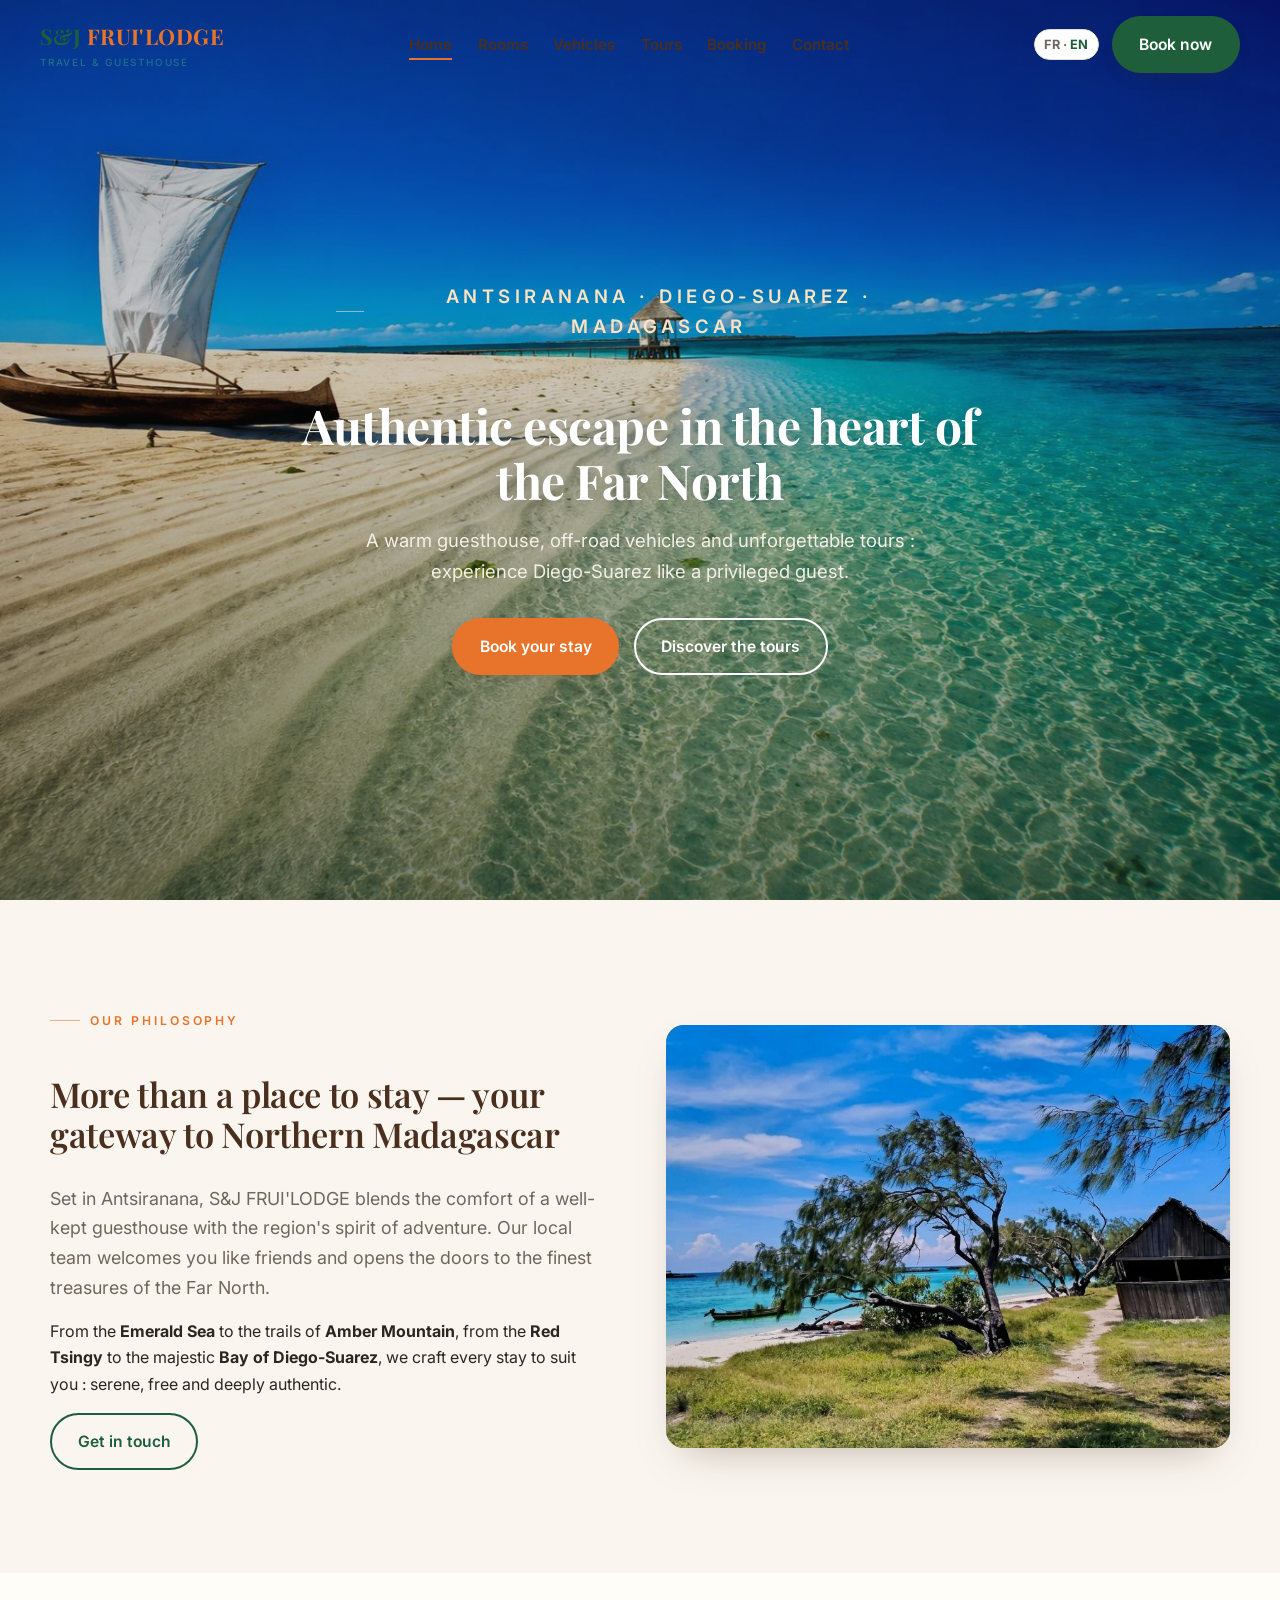
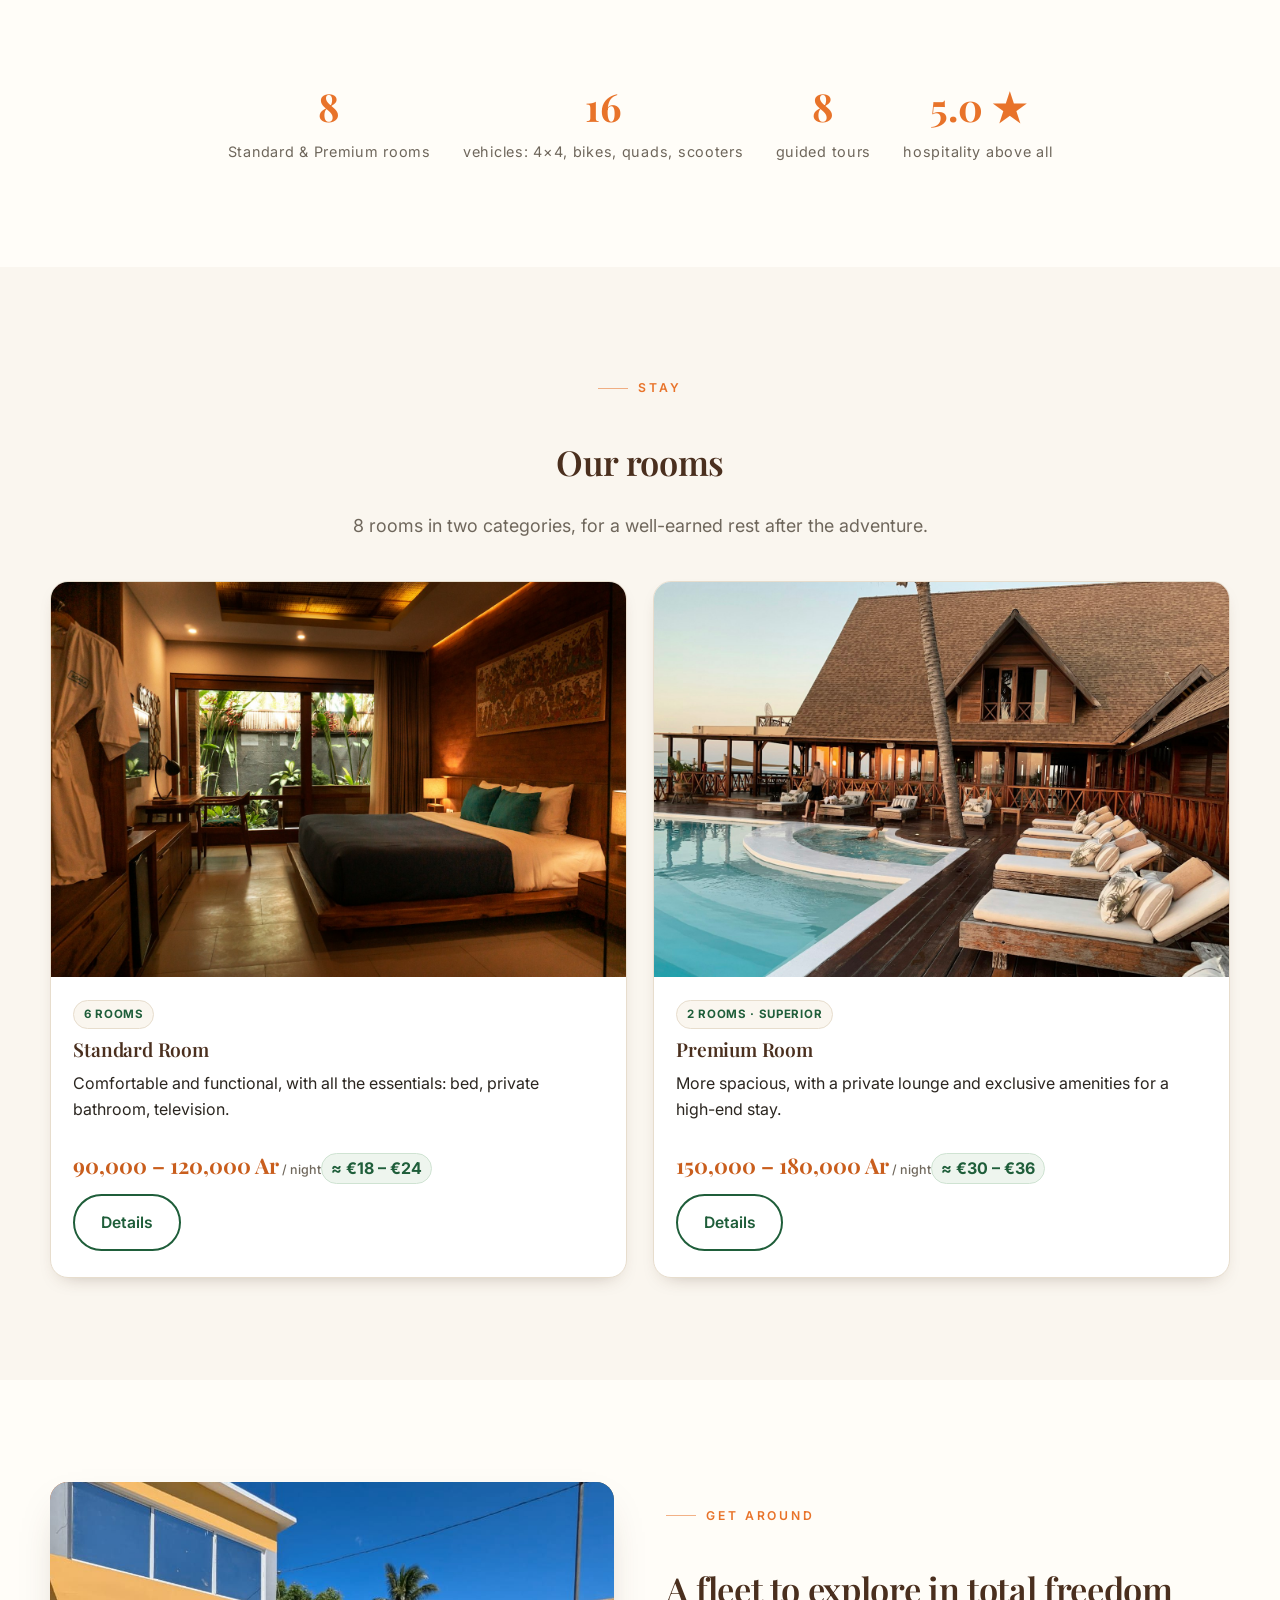
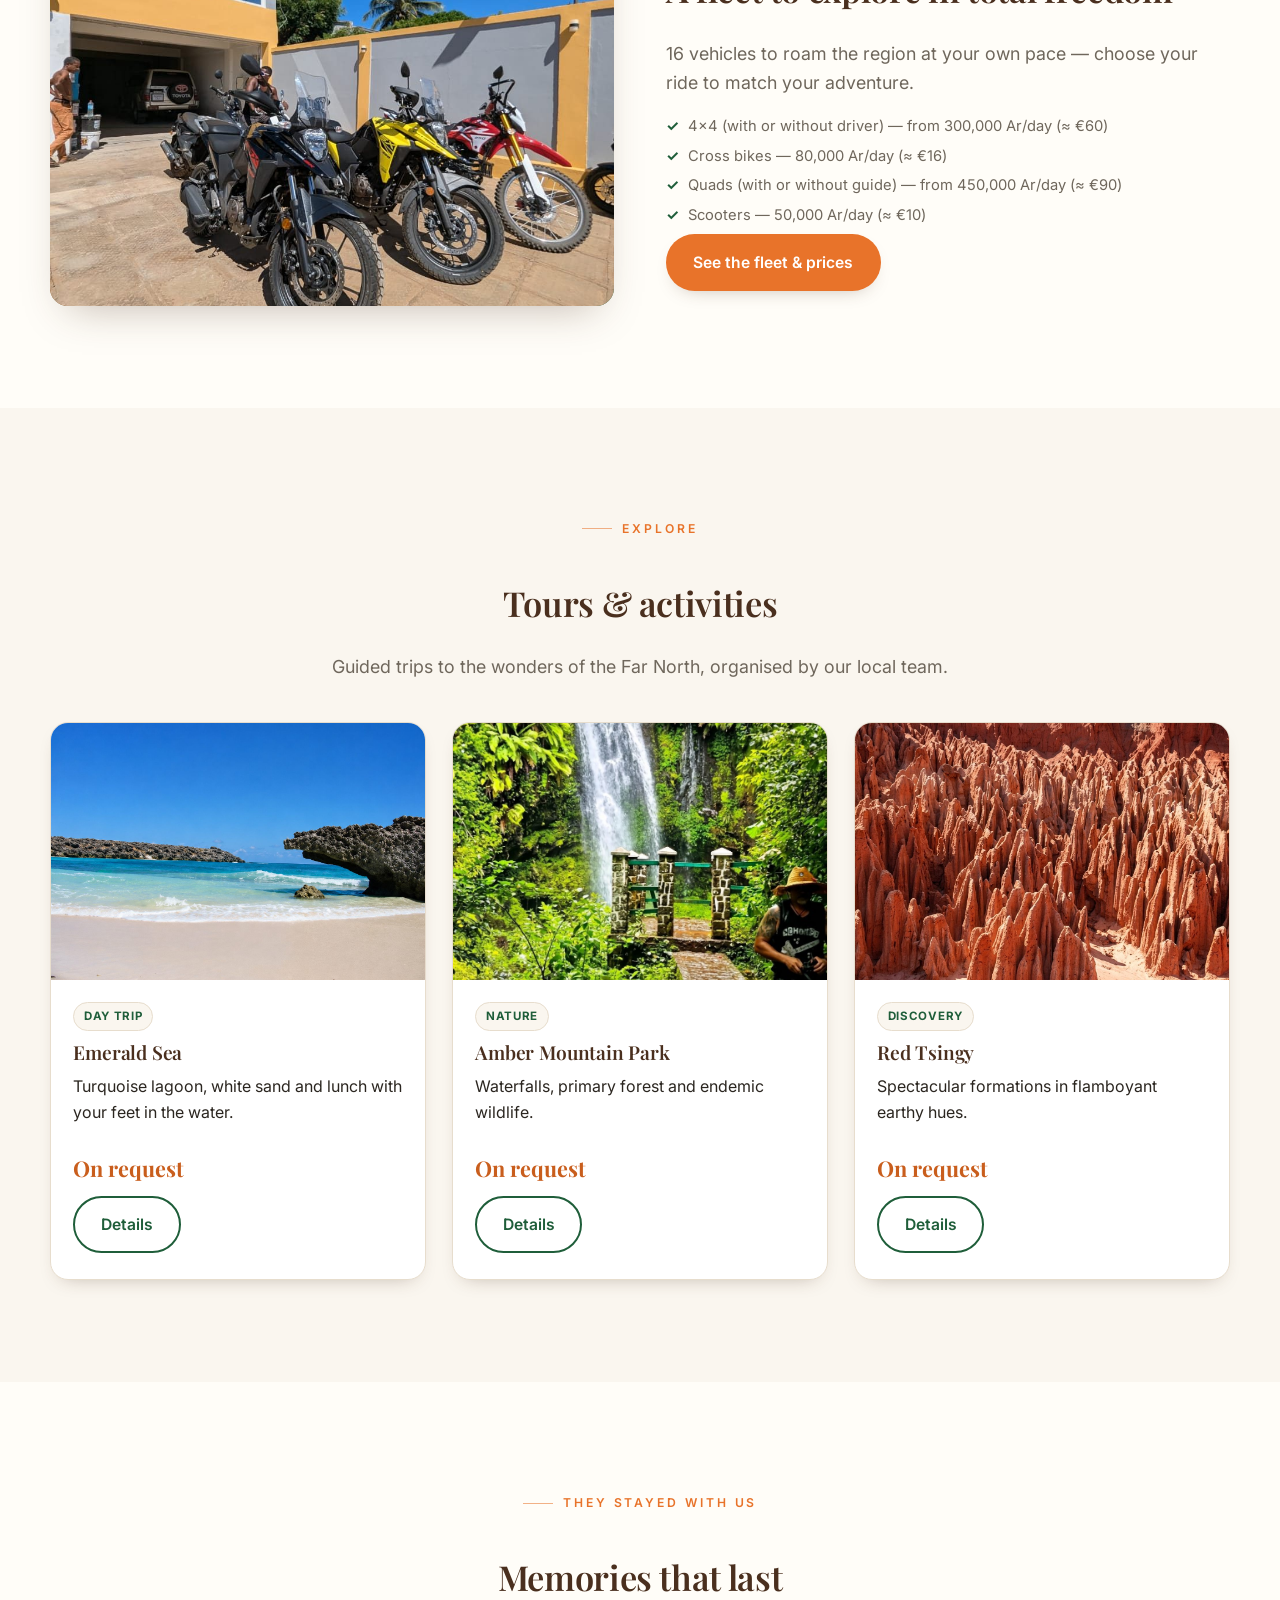
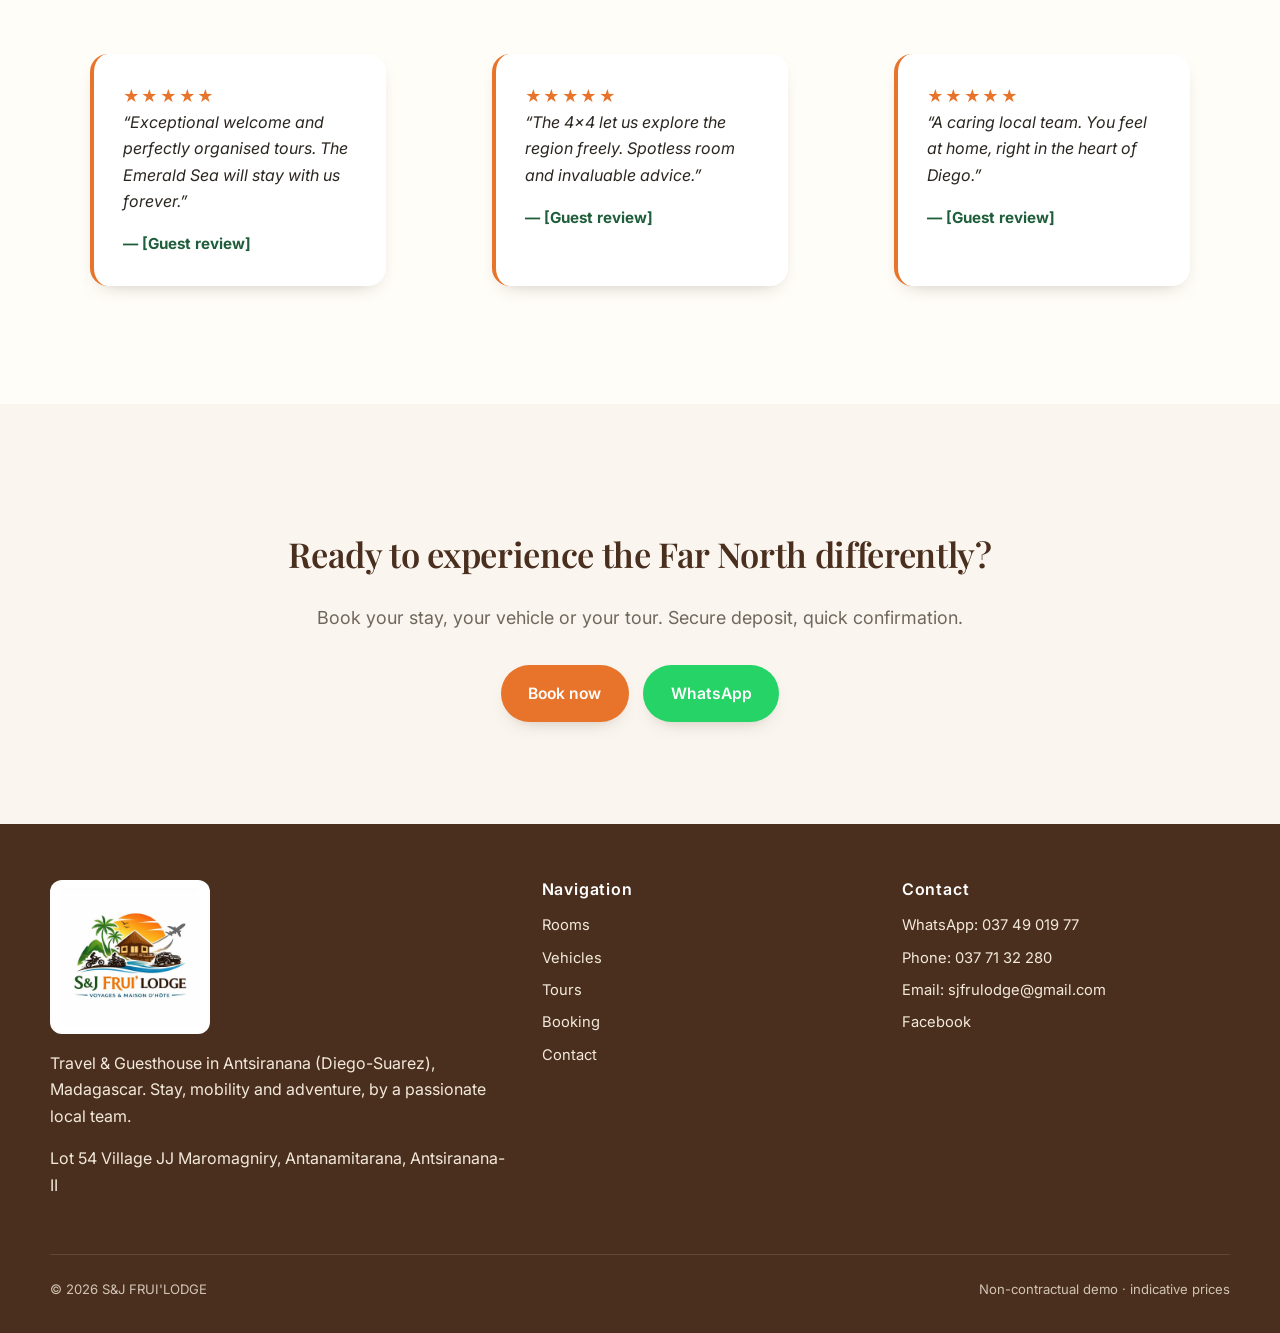
==== commit 308ad331: "chore: cache-busting du CSS (?v=2) pour forcer le rechargement" ====
--- a/en/index.html
+++ b/en/index.html
@@ -8,7 +8,7 @@
   <link rel="icon" href="../assets/img/logo.jpg" />
   <link rel="preconnect" href="https://fonts.googleapis.com"><link rel="preconnect" href="https://fonts.gstatic.com" crossorigin>
   <link href="https://fonts.googleapis.com/css2?family=Inter:wght@400;500;600;700&family=Playfair+Display:wght@600;700&display=swap" rel="stylesheet">
-  <link rel="stylesheet" href="../assets/css/styles.css" />
+  <link rel="stylesheet" href="../assets/css/styles.css?v=2" />
 </head>
 <body>
   <header class="nav">
--- a/assets/css/styles.css
+++ b/assets/css/styles.css
@@ -153,7 +153,7 @@
   font-size:.72rem; font-weight:700; letter-spacing:.06em; text-transform:uppercase; padding:.25rem .6rem; border-radius:999px; }
 .price { font-family: var(--serif); font-size:1.35rem; color: var(--orange-dark); font-weight:700; }
 .price small { font-family: var(--sans); font-size:.78rem; color: var(--muted); font-weight:500; }
-.price .eur { display:block; font-family: var(--sans); font-size:.82rem; color: var(--muted); font-weight:500; margin-top:.15rem; }
+.price .eur { display:inline-block; font-family: var(--sans); font-size:1rem; color: var(--green); font-weight:700; margin-top:.25rem; background: #eef5ee; border:1px solid #cfe3d2; border-radius:999px; padding:.1rem .55rem; }
 .feature-list { list-style:none; padding:0; margin:.4rem 0; display:flex; flex-direction:column; gap:.35rem; }
 .feature-list li { font-size:.92rem; color: var(--muted); padding-left:1.4rem; position:relative; }
 .feature-list li::before { content:"✓"; position:absolute; left:0; color: var(--green); font-weight:700; }
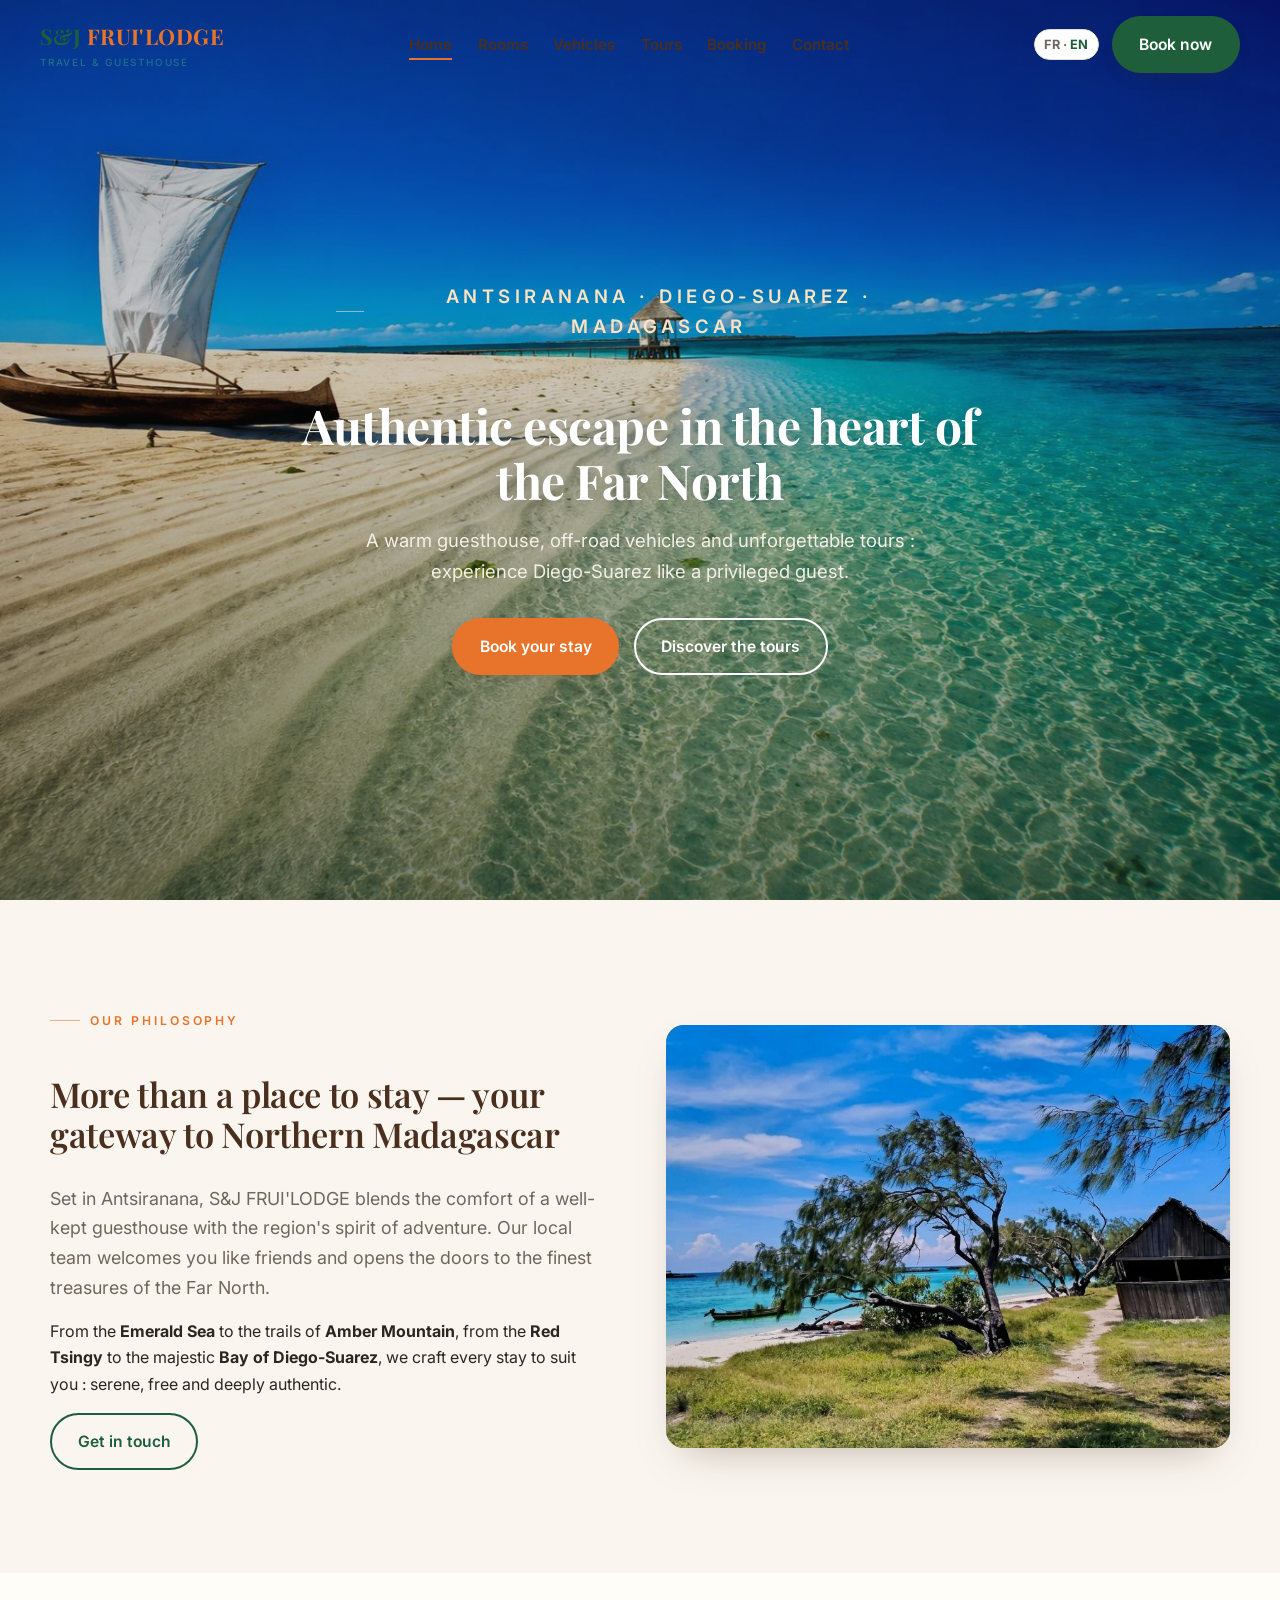
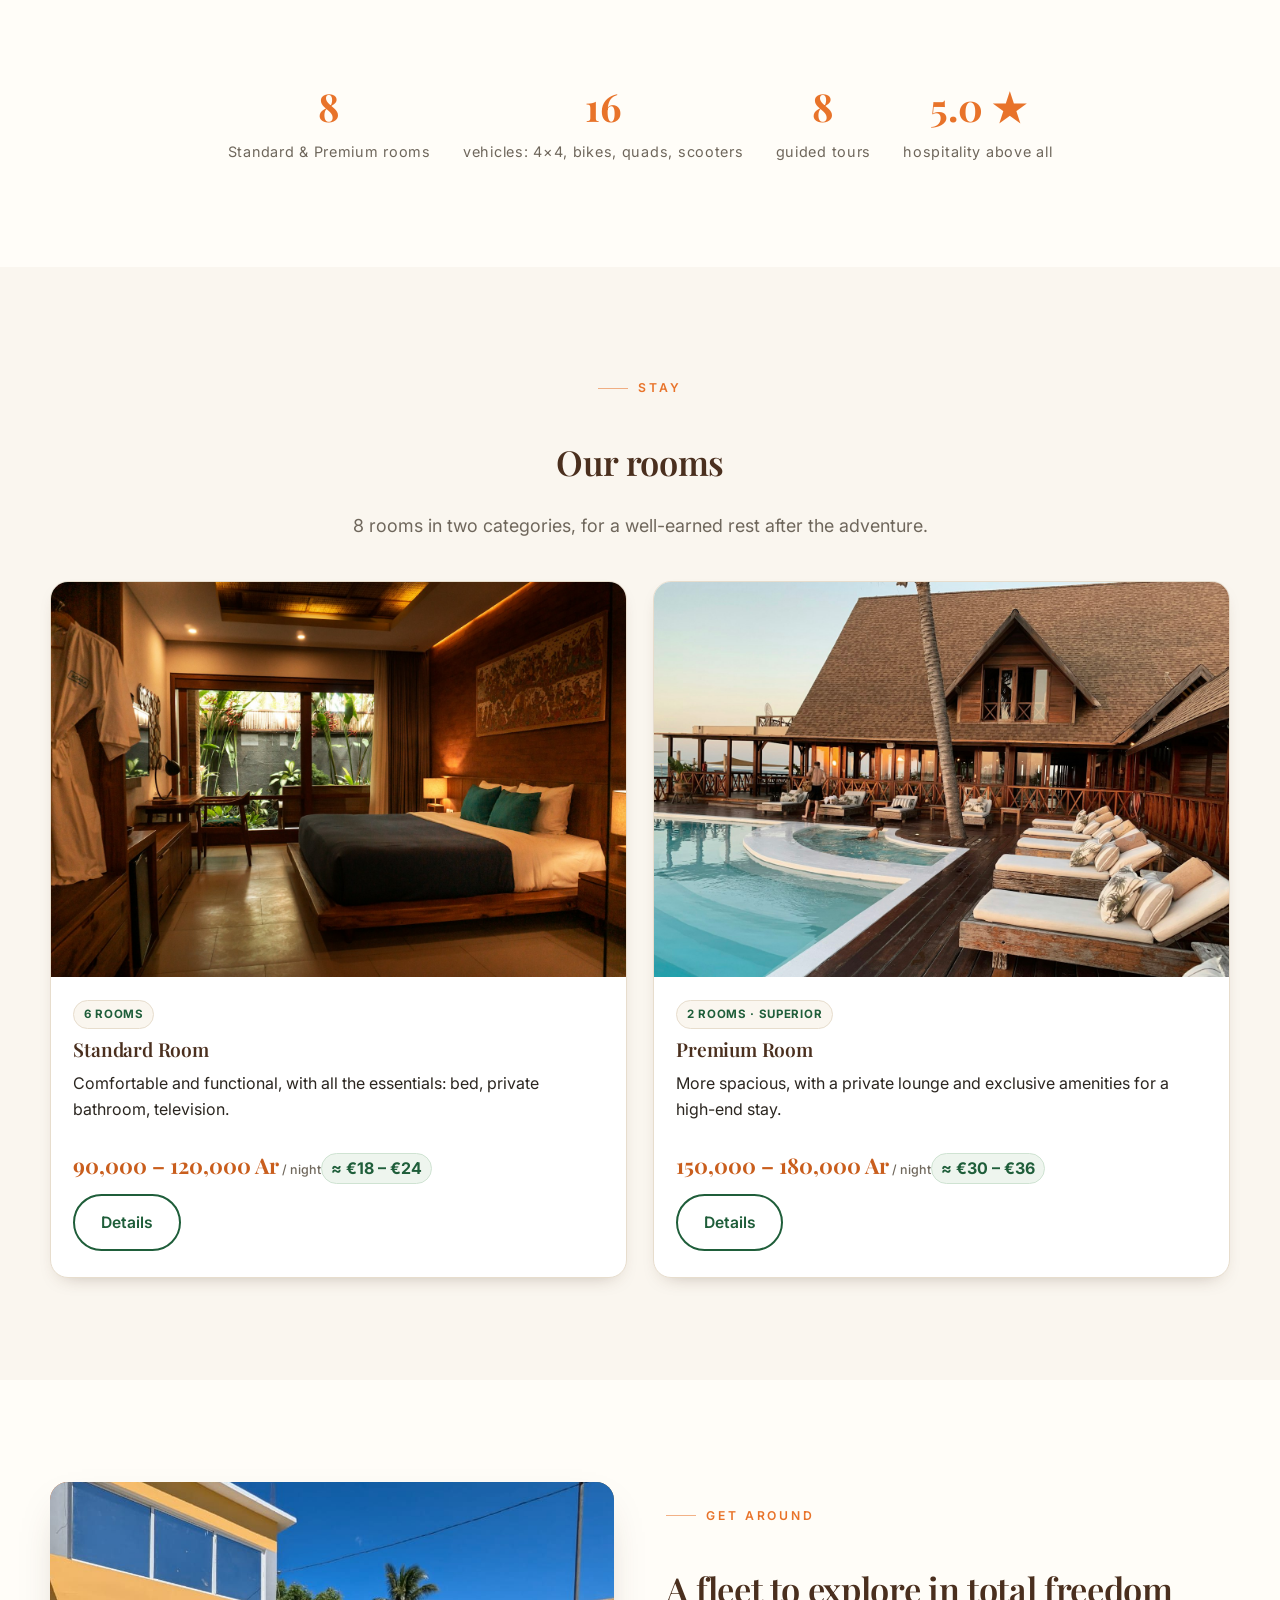
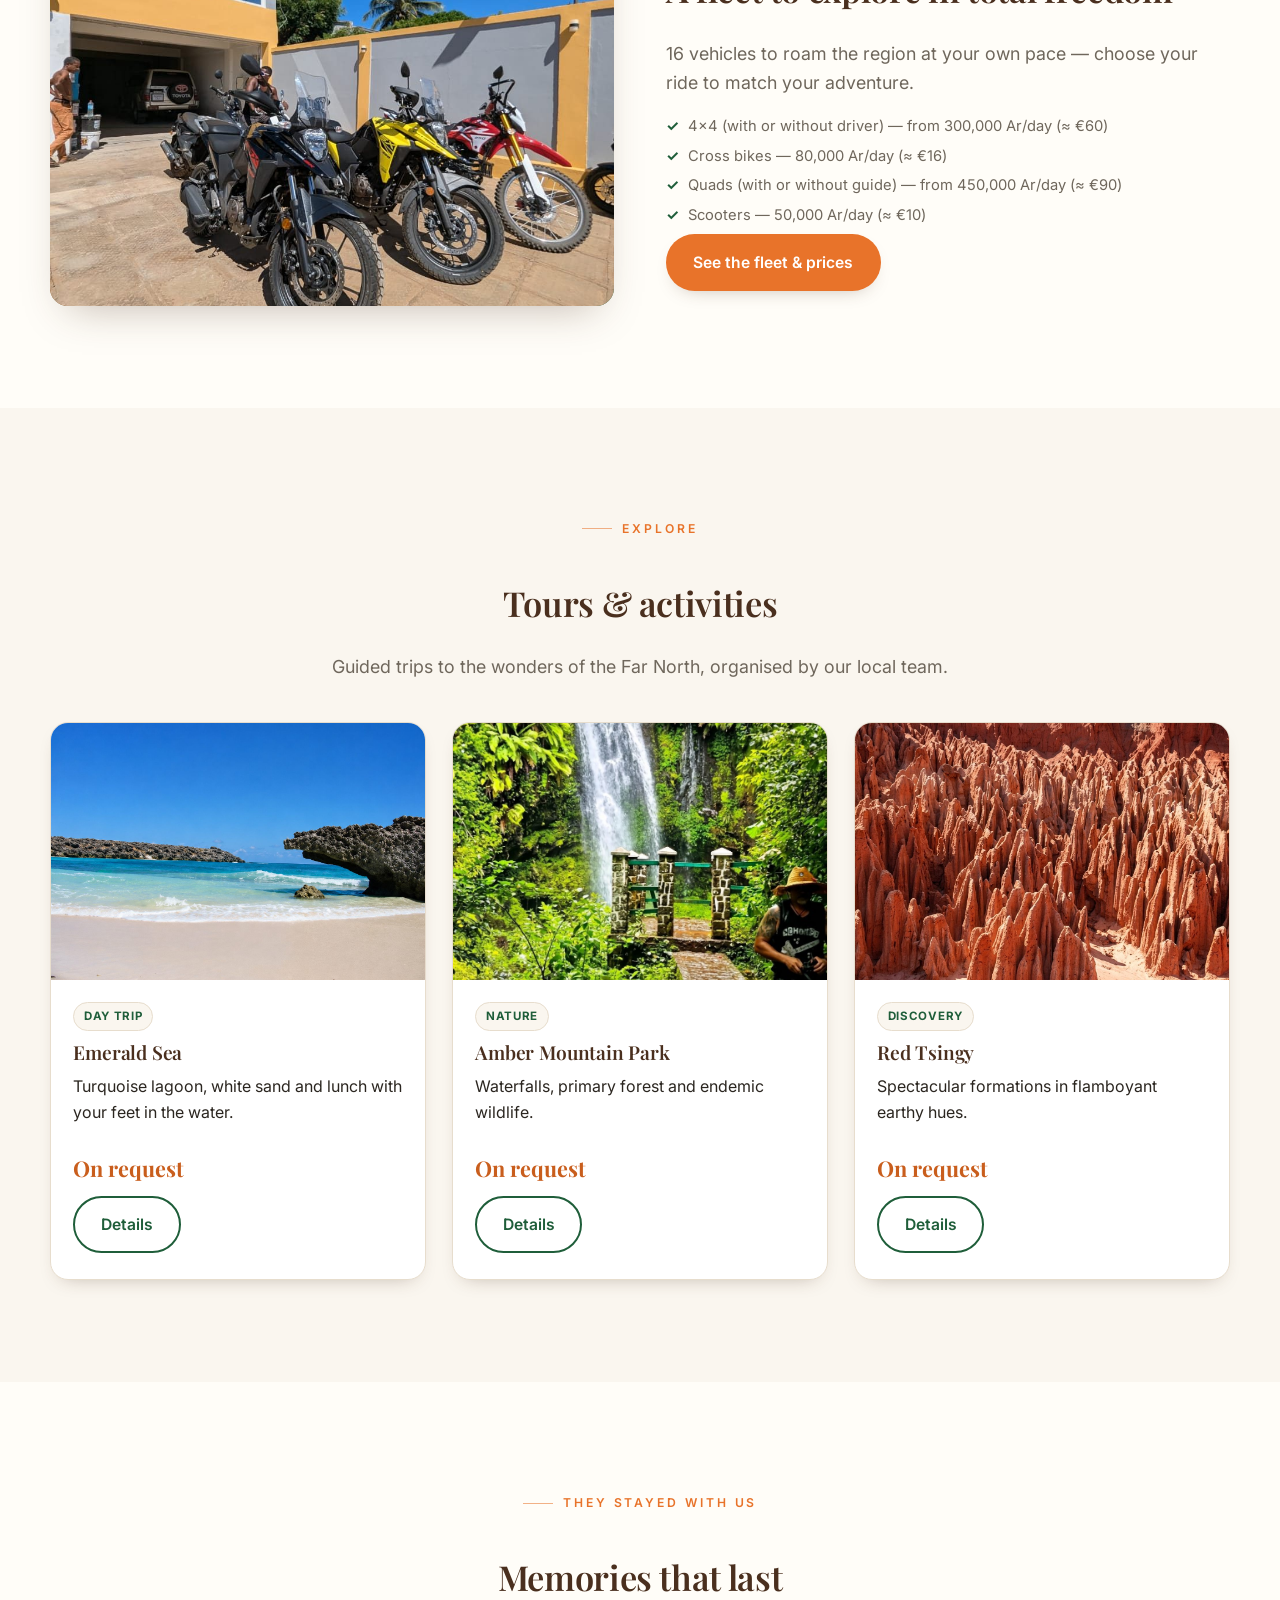
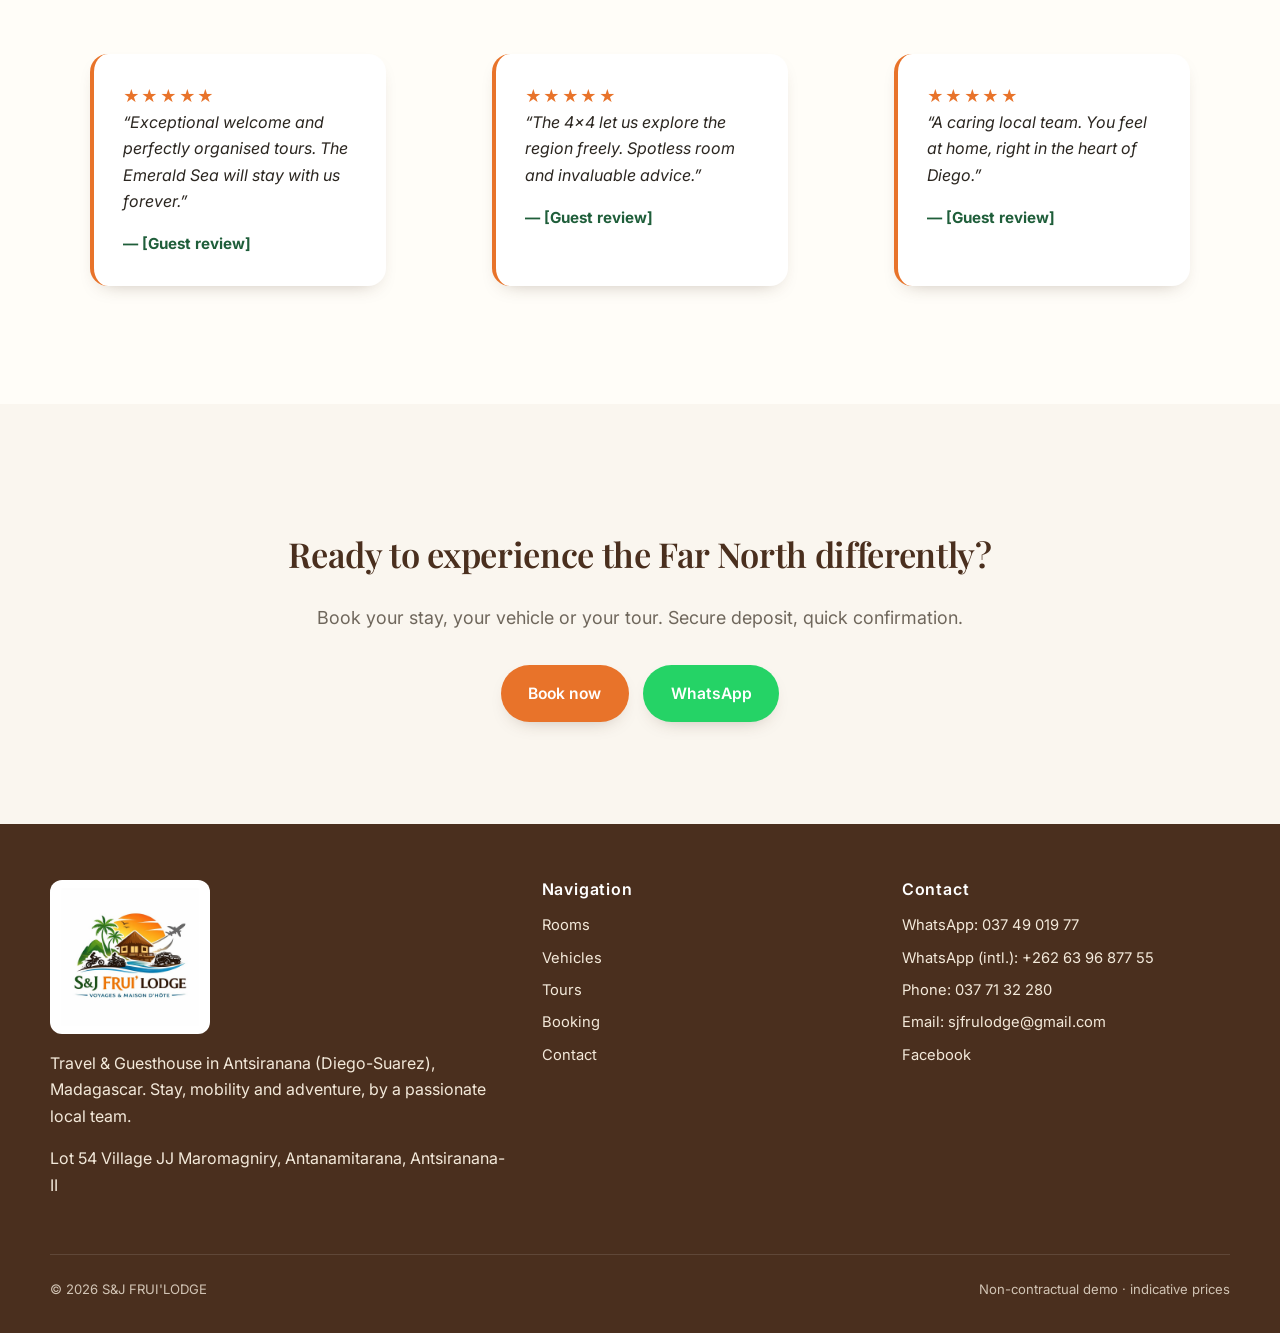
==== commit 363cb905: "feat: ajout du numero WhatsApp international (+262 63 96 877 55) - footers + page contact, FR/EN" ====
--- a/en/index.html
+++ b/en/index.html
@@ -162,7 +162,7 @@
       </div>
       <div><h4>Navigation</h4><ul><li><a href="rooms.html">Rooms</a></li><li><a href="vehicles.html">Vehicles</a></li><li><a href="tours.html">Tours</a></li><li><a href="booking.html">Booking</a></li><li><a href="contact.html">Contact</a></li></ul></div>
       <div><h4>Contact</h4><ul>
-        <li>WhatsApp: 037 49 019 77</li>
+        <li>WhatsApp: <a href="https://wa.me/261374901977" target="_blank" rel="noopener">037 49 019 77</a></li><li>WhatsApp (intl.): <a href="https://wa.me/262639687755" target="_blank" rel="noopener">+262 63 96 877 55</a></li>
         <li>Phone: 037 71 32 280</li>
         <li>Email: <a href="mailto:sjfrulodge@gmail.com">sjfrulodge@gmail.com</a></li>
         <li><a href="https://www.facebook.com/profile.php?id=61589486435098" target="_blank" rel="noopener">Facebook</a></li>
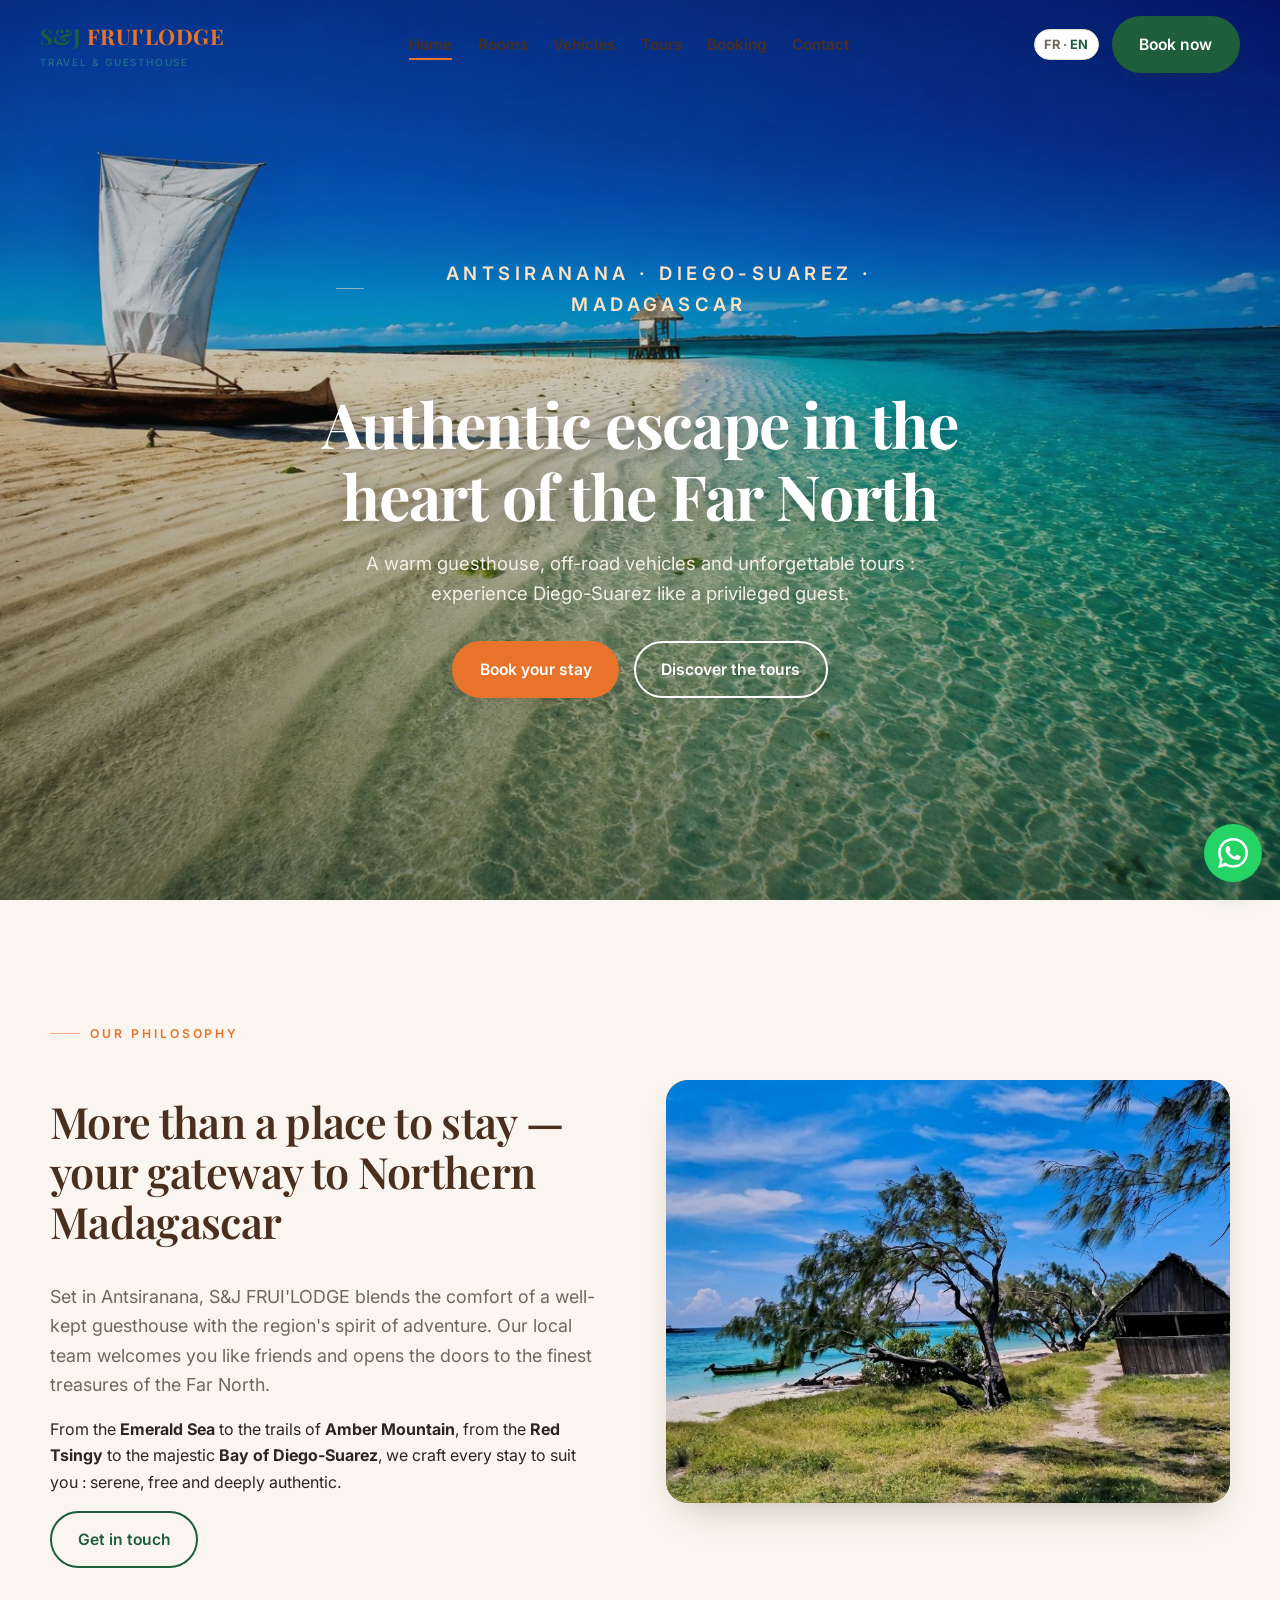
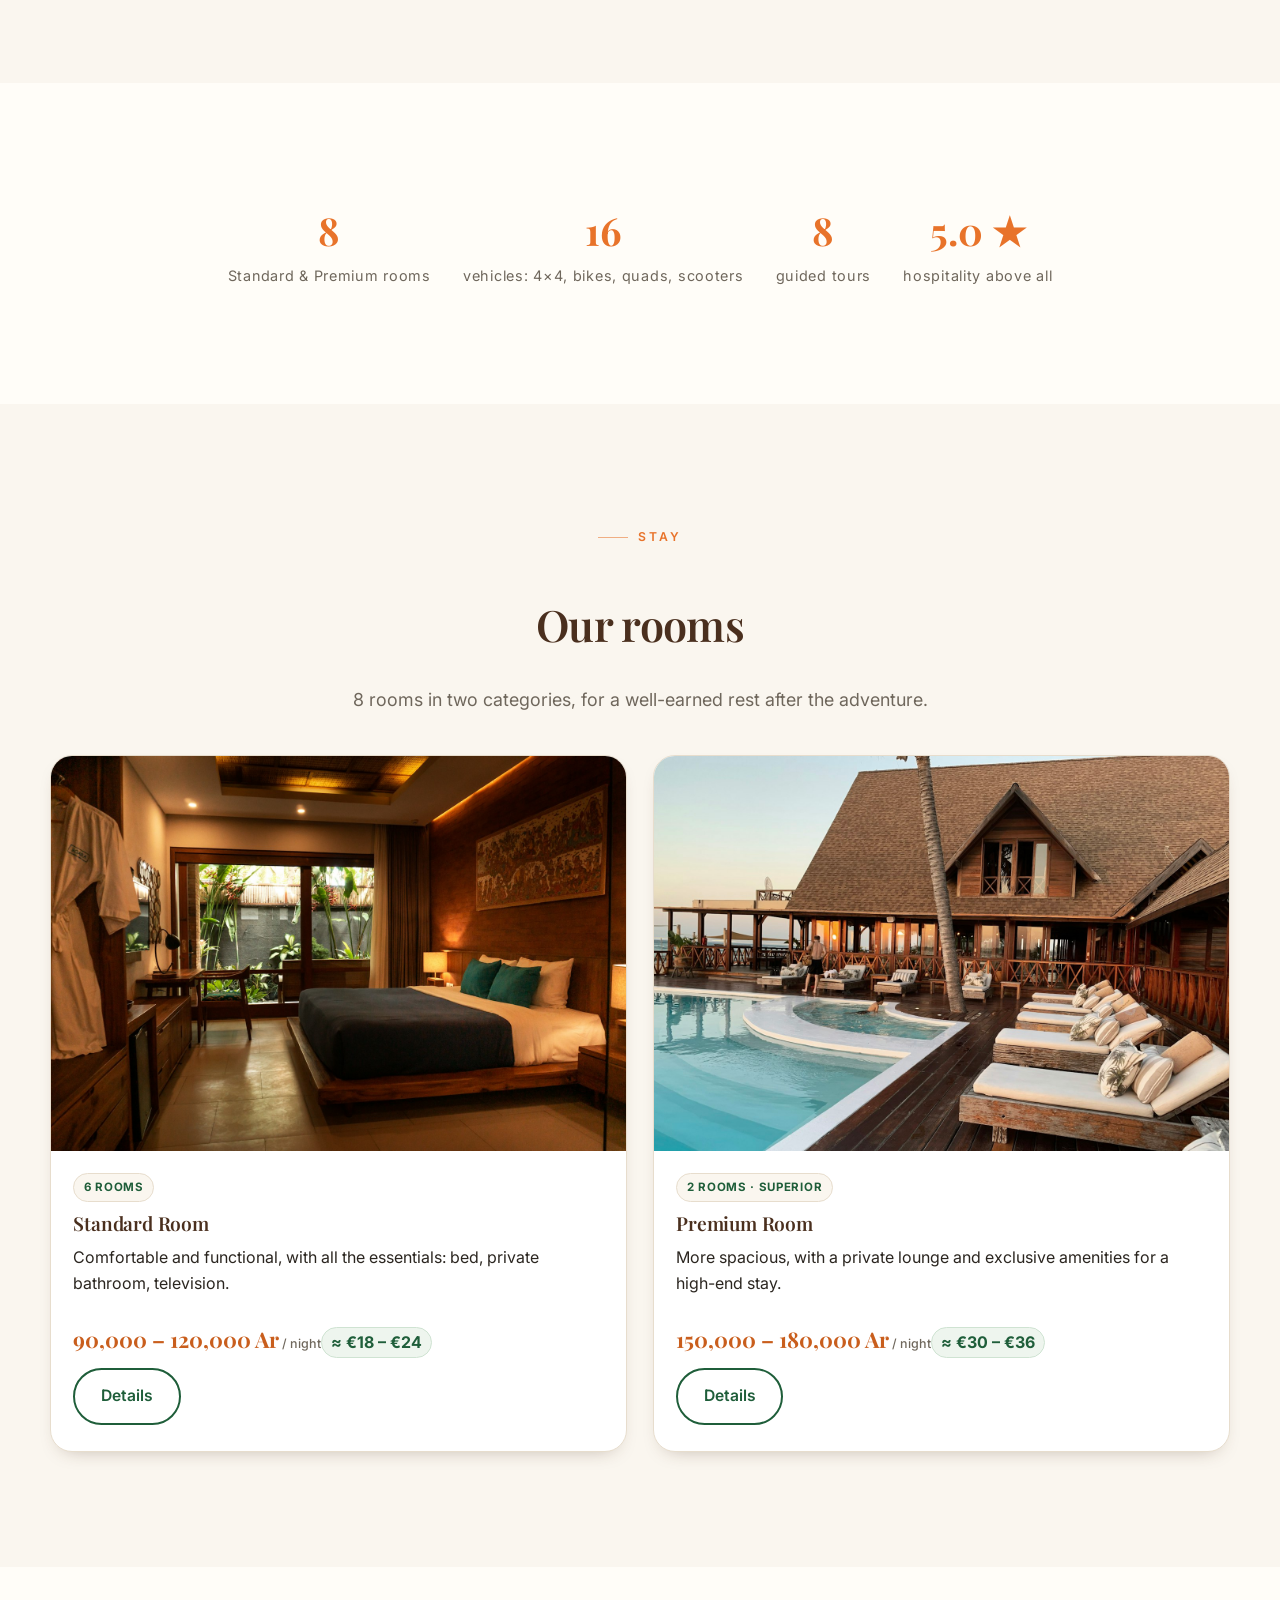
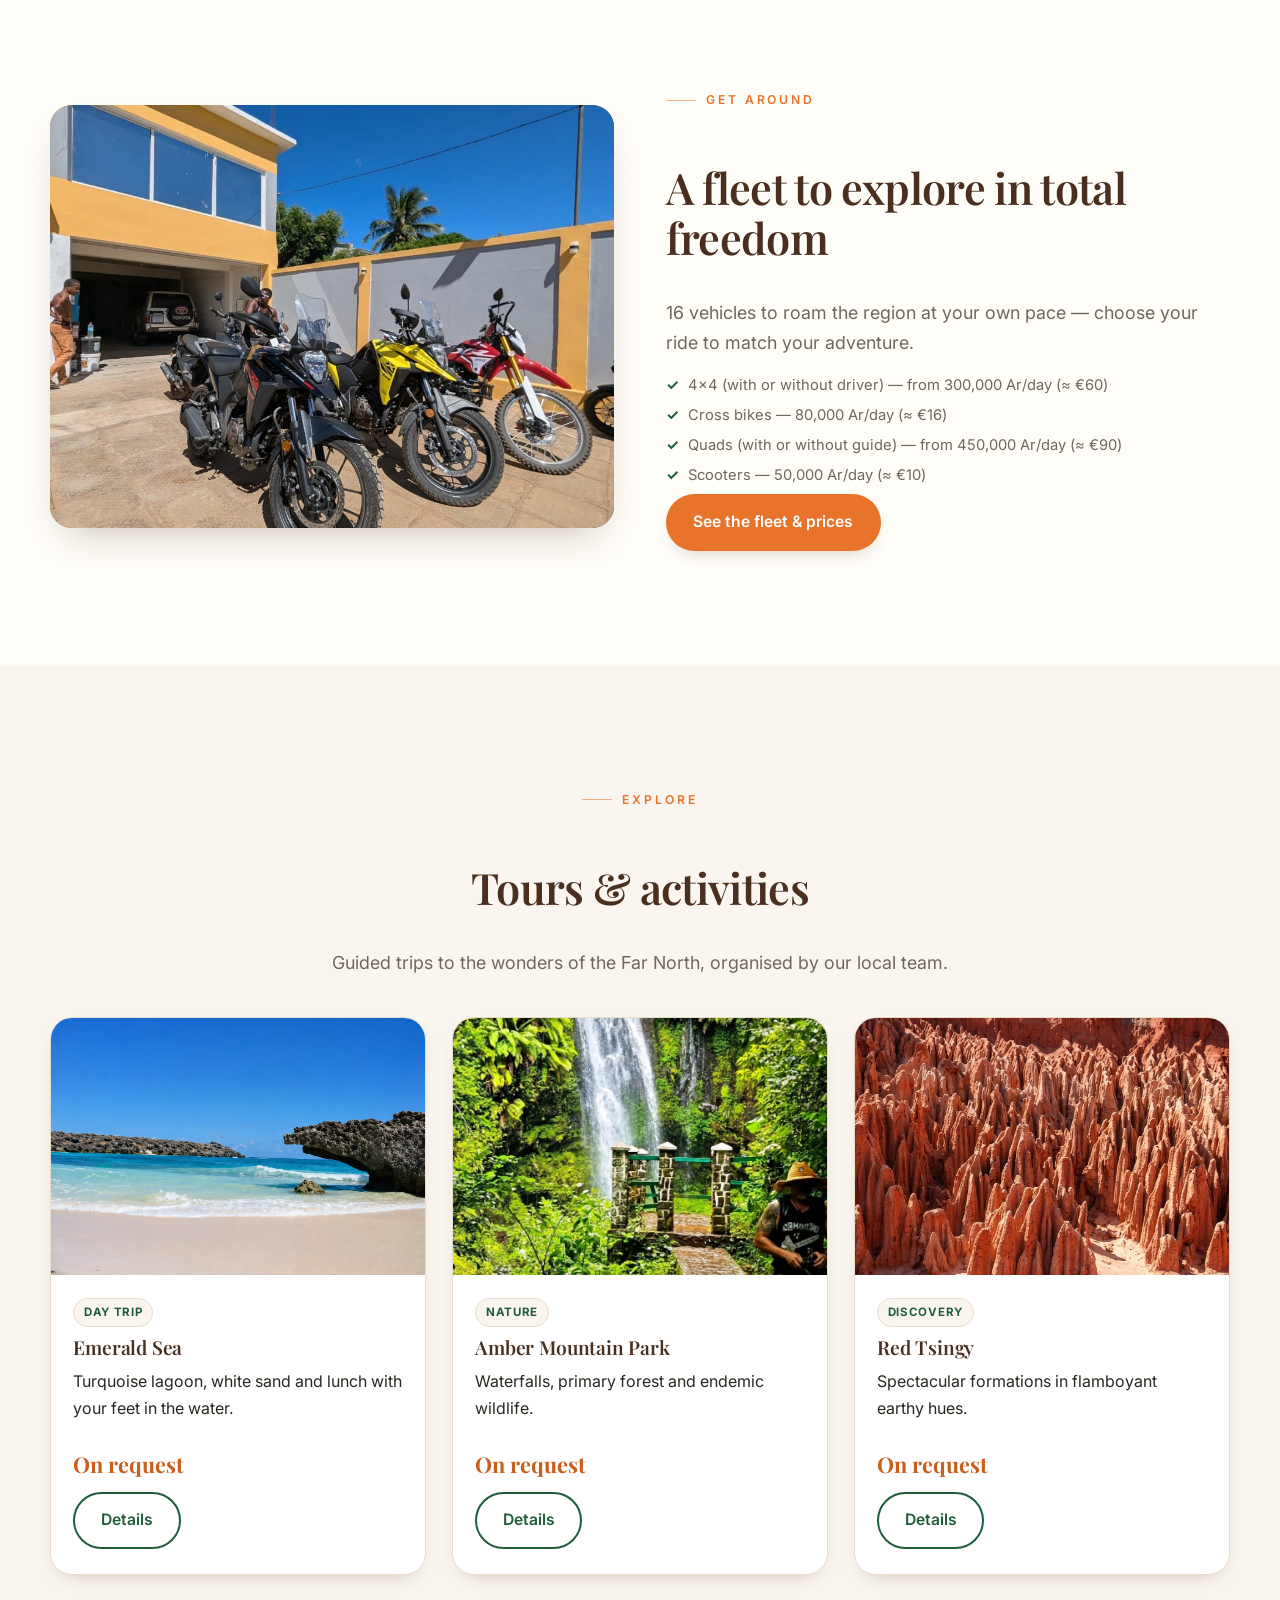
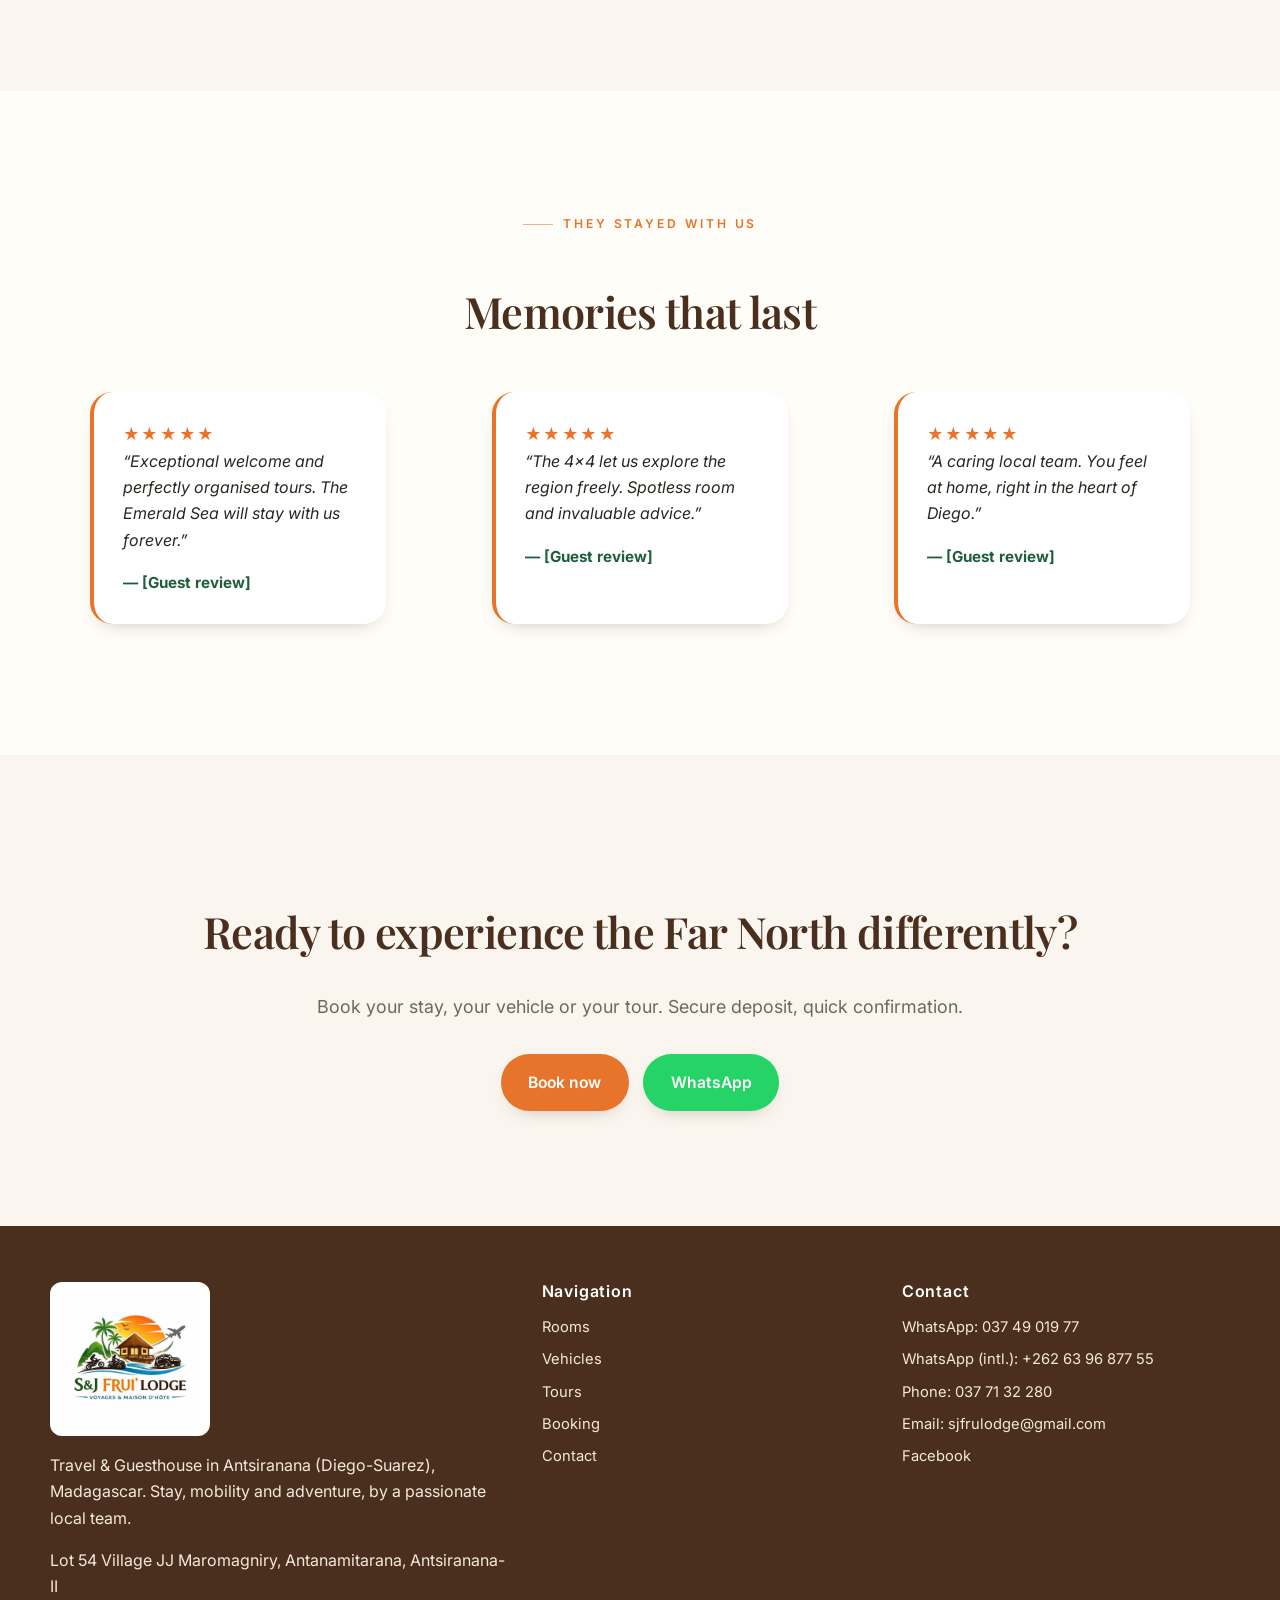
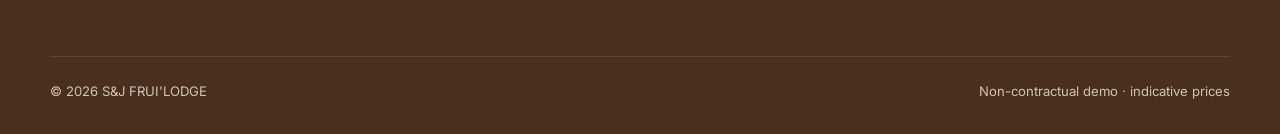
==== commit 68048165: "style: modernisation (typo plus grande, plus d'espace, coins arrondis, apparition hero, bouton Whats" ====
--- a/en/index.html
+++ b/en/index.html
@@ -8,7 +8,7 @@
   <link rel="icon" href="../assets/img/logo.jpg" />
   <link rel="preconnect" href="https://fonts.googleapis.com"><link rel="preconnect" href="https://fonts.gstatic.com" crossorigin>
   <link href="https://fonts.googleapis.com/css2?family=Inter:wght@400;500;600;700&family=Playfair+Display:wght@600;700&display=swap" rel="stylesheet">
-  <link rel="stylesheet" href="../assets/css/styles.css?v=2" />
+  <link rel="stylesheet" href="../assets/css/styles.css?v=3" />
 </head>
 <body>
   <header class="nav">
--- a/assets/css/styles.css
+++ b/assets/css/styles.css
@@ -18,7 +18,7 @@
   --line: #e7ddcd;
   --shadow: 0 18px 40px -18px rgba(74, 47, 30, 0.35);
   --shadow-sm: 0 8px 20px -12px rgba(74, 47, 30, 0.4);
-  --radius: 18px;
+  --radius: 22px;
   --serif: "Playfair Display", Georgia, serif;
   --sans: "Inter", "Segoe UI", system-ui, sans-serif;
   --maxw: 1180px;
@@ -38,8 +38,8 @@
 }
 
 h1, h2, h3, h4 { font-family: var(--serif); line-height: 1.16; color: var(--brown); font-weight: 600; letter-spacing: -0.01em; }
-h1 { font-size: clamp(1.9rem, 3.8vw, 3rem); font-weight: 700; }
-h2 { font-size: clamp(1.5rem, 3vw, 2.15rem); }
+h1 { font-size: clamp(2.2rem, 5vw, 3.9rem); font-weight: 700; letter-spacing: -0.02em; }
+h2 { font-size: clamp(1.75rem, 3.4vw, 2.7rem); letter-spacing: -0.015em; }
 h3 { font-size: 1.2rem; }
 p { margin: 0 0 1rem; }
 a { color: var(--green); text-decoration: none; transition: color .25s ease; }
@@ -47,7 +47,7 @@
 img { max-width: 100%; display: block; }
 
 .container { width: min(100% - 2.5rem, var(--maxw)); margin-inline: auto; }
-.section { padding: clamp(3.5rem, 8vw, 6.5rem) 0; }
+.section { padding: clamp(4.5rem, 9vw, 8rem) 0; }
 .section--tint { background: var(--cream-2); }
 .center { text-align: center; }
 
@@ -121,7 +121,15 @@
 @keyframes kenburns { from { transform: scale(1); } to { transform: scale(1.07); } }
 .hero__overlay { position:absolute; inset:0; z-index:-1;
   background: linear-gradient(180deg, rgba(18,26,24,.34) 0%, rgba(18,26,24,.20) 42%, rgba(20,38,30,.58) 100%); }
-.hero__inner { max-width: 46rem; }
+.hero__inner { max-width: 46rem; animation: heroUp 1.1s cubic-bezier(.16,.7,.2,1) both; }
+@keyframes heroUp { from { opacity:0; transform: translateY(26px); } to { opacity:1; transform:none; } }
+/* Bouton WhatsApp flottant (moderne) */
+.float-wa { position:fixed; right:18px; bottom:18px; z-index:60; width:58px; height:58px; border-radius:50%;
+  background:#25D366; color:#fff; display:grid; place-items:center; text-decoration:none;
+  box-shadow:0 12px 28px -8px rgba(7,94,84,.6); transition: transform .25s ease, box-shadow .25s ease; }
+.float-wa:hover { transform: translateY(-3px) scale(1.06); color:#fff; box-shadow:0 18px 36px -10px rgba(7,94,84,.7); }
+.float-wa svg { width:30px; height:30px; }
+@media (prefers-reduced-motion: reduce){ .hero__inner{ animation:none } }
 .hero .eyebrow { color:#ffe6cb; }
 .hero h1 { color:#fff; text-shadow: 0 2px 22px rgba(0,0,0,.30); margin-bottom: 1rem; }
 .hero p { color:#f3efe7; font-size: clamp(1rem, 1.5vw, 1.16rem); max-width: 38rem; margin-inline:auto; }
